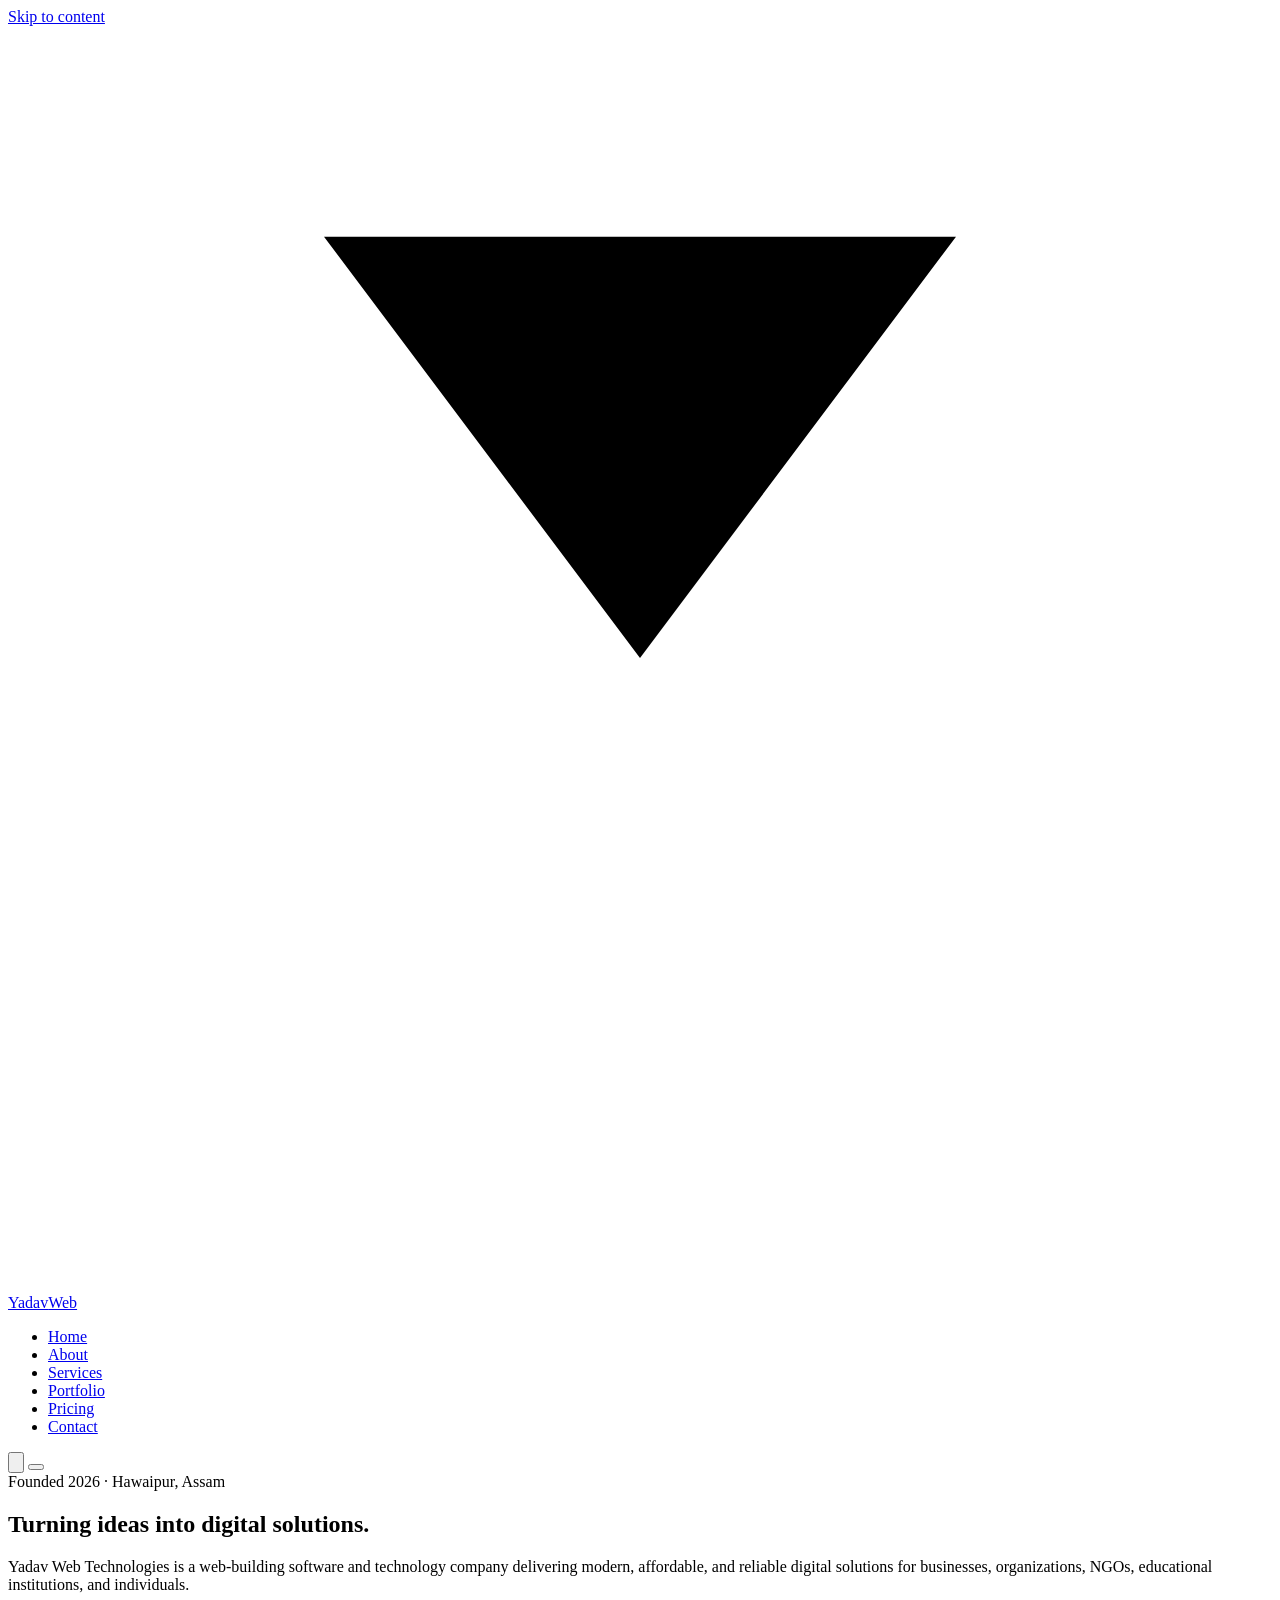
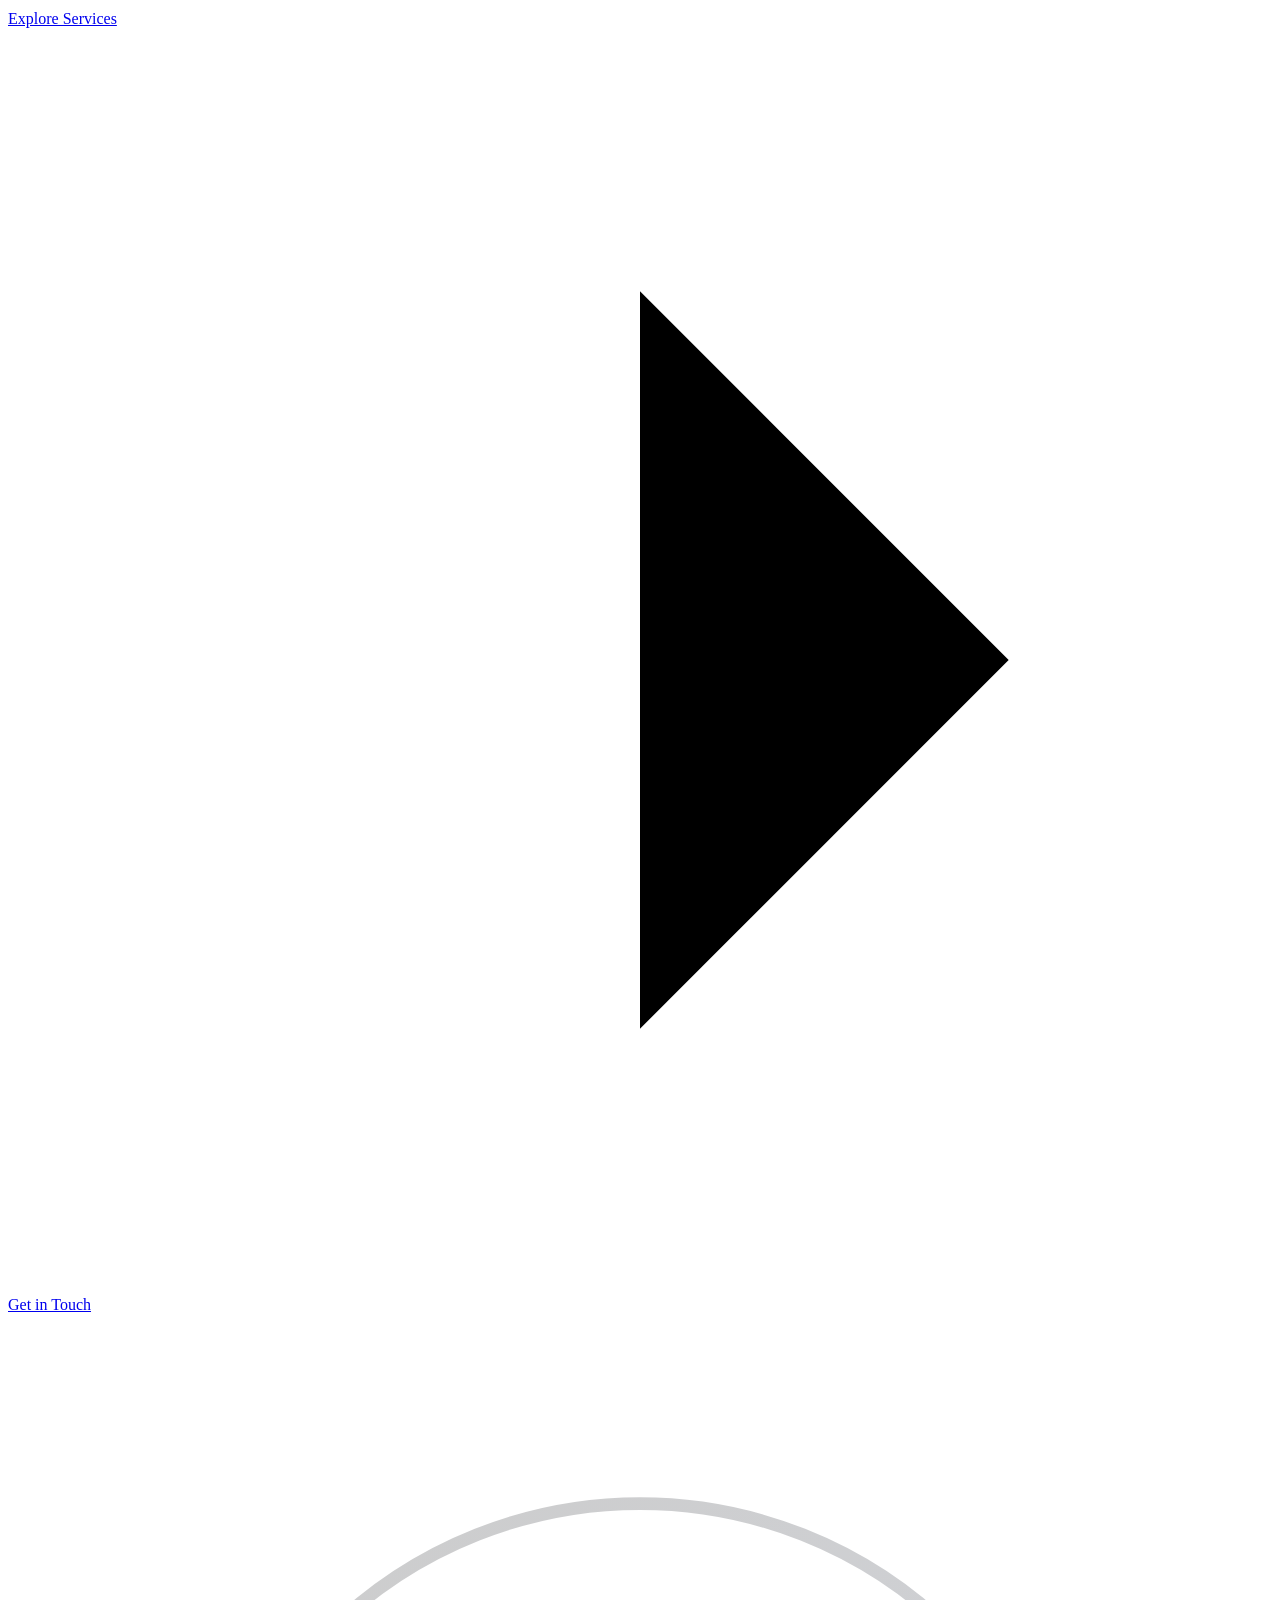
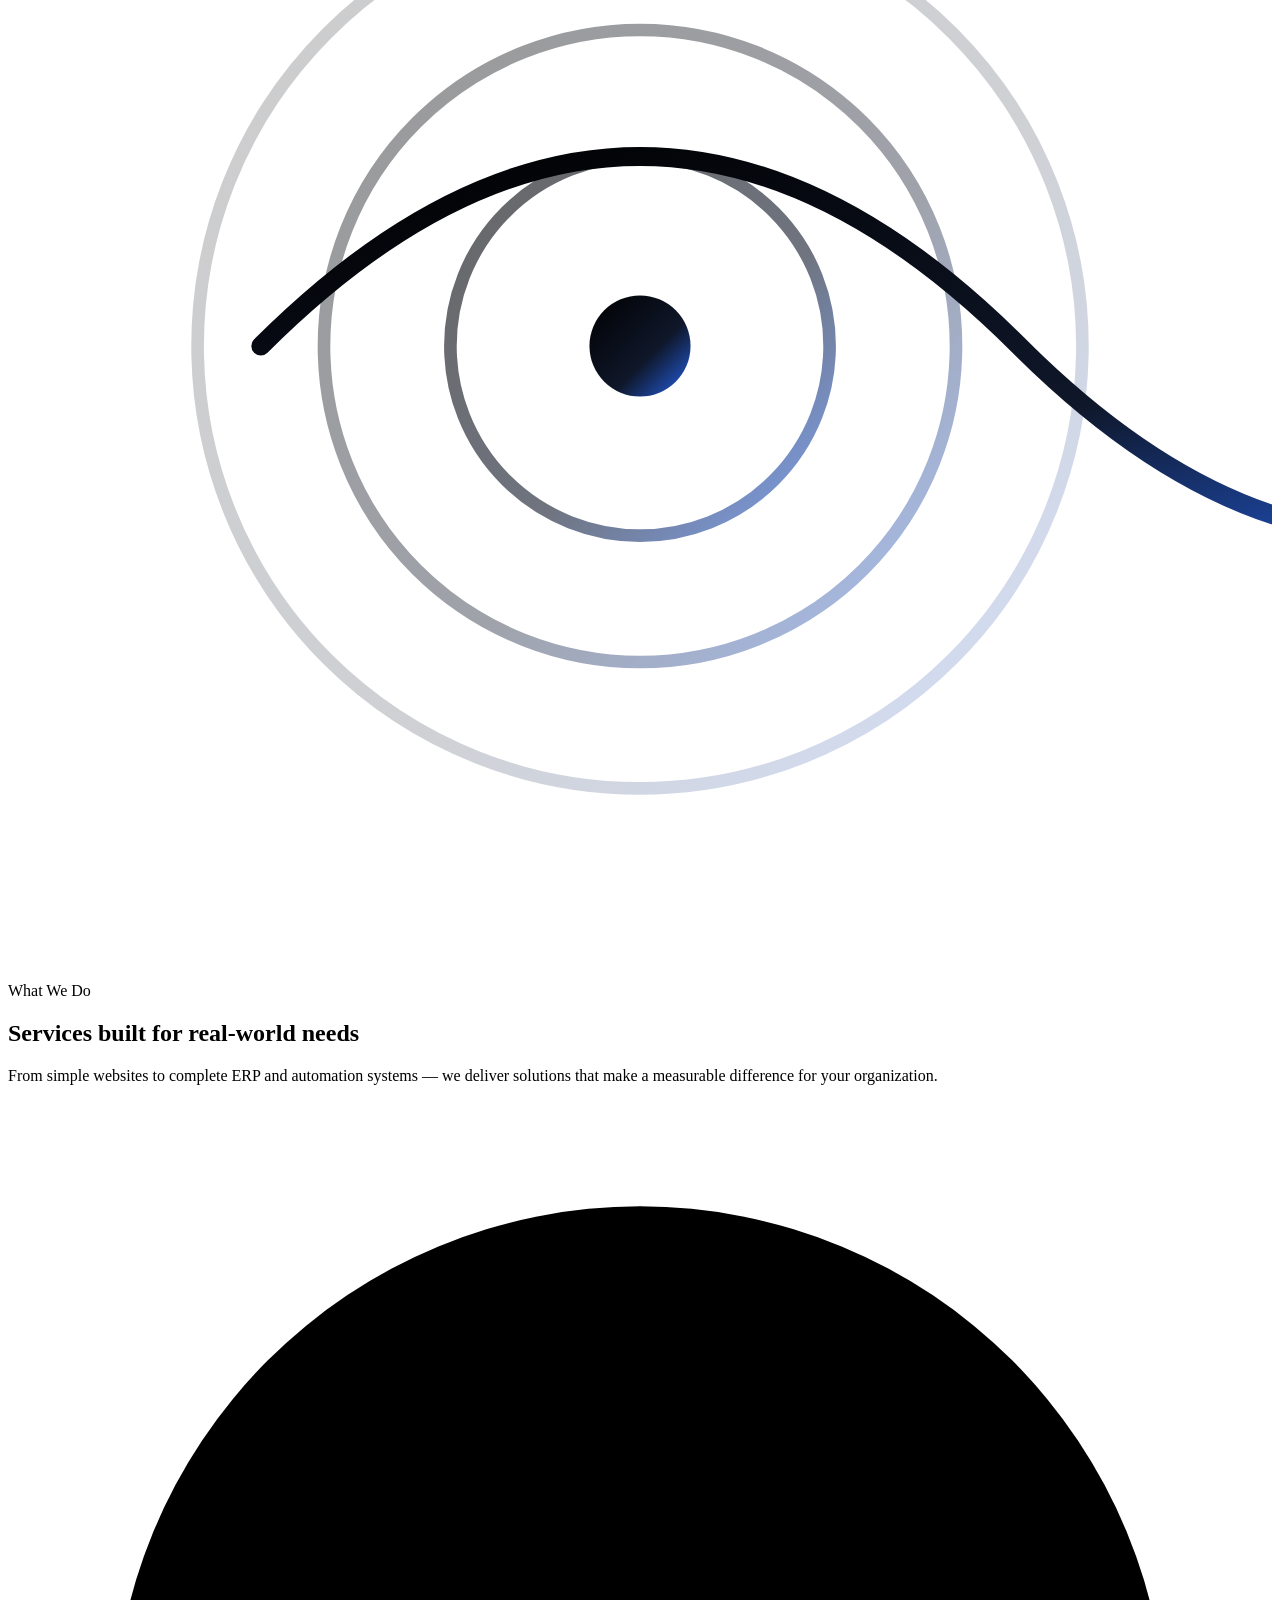
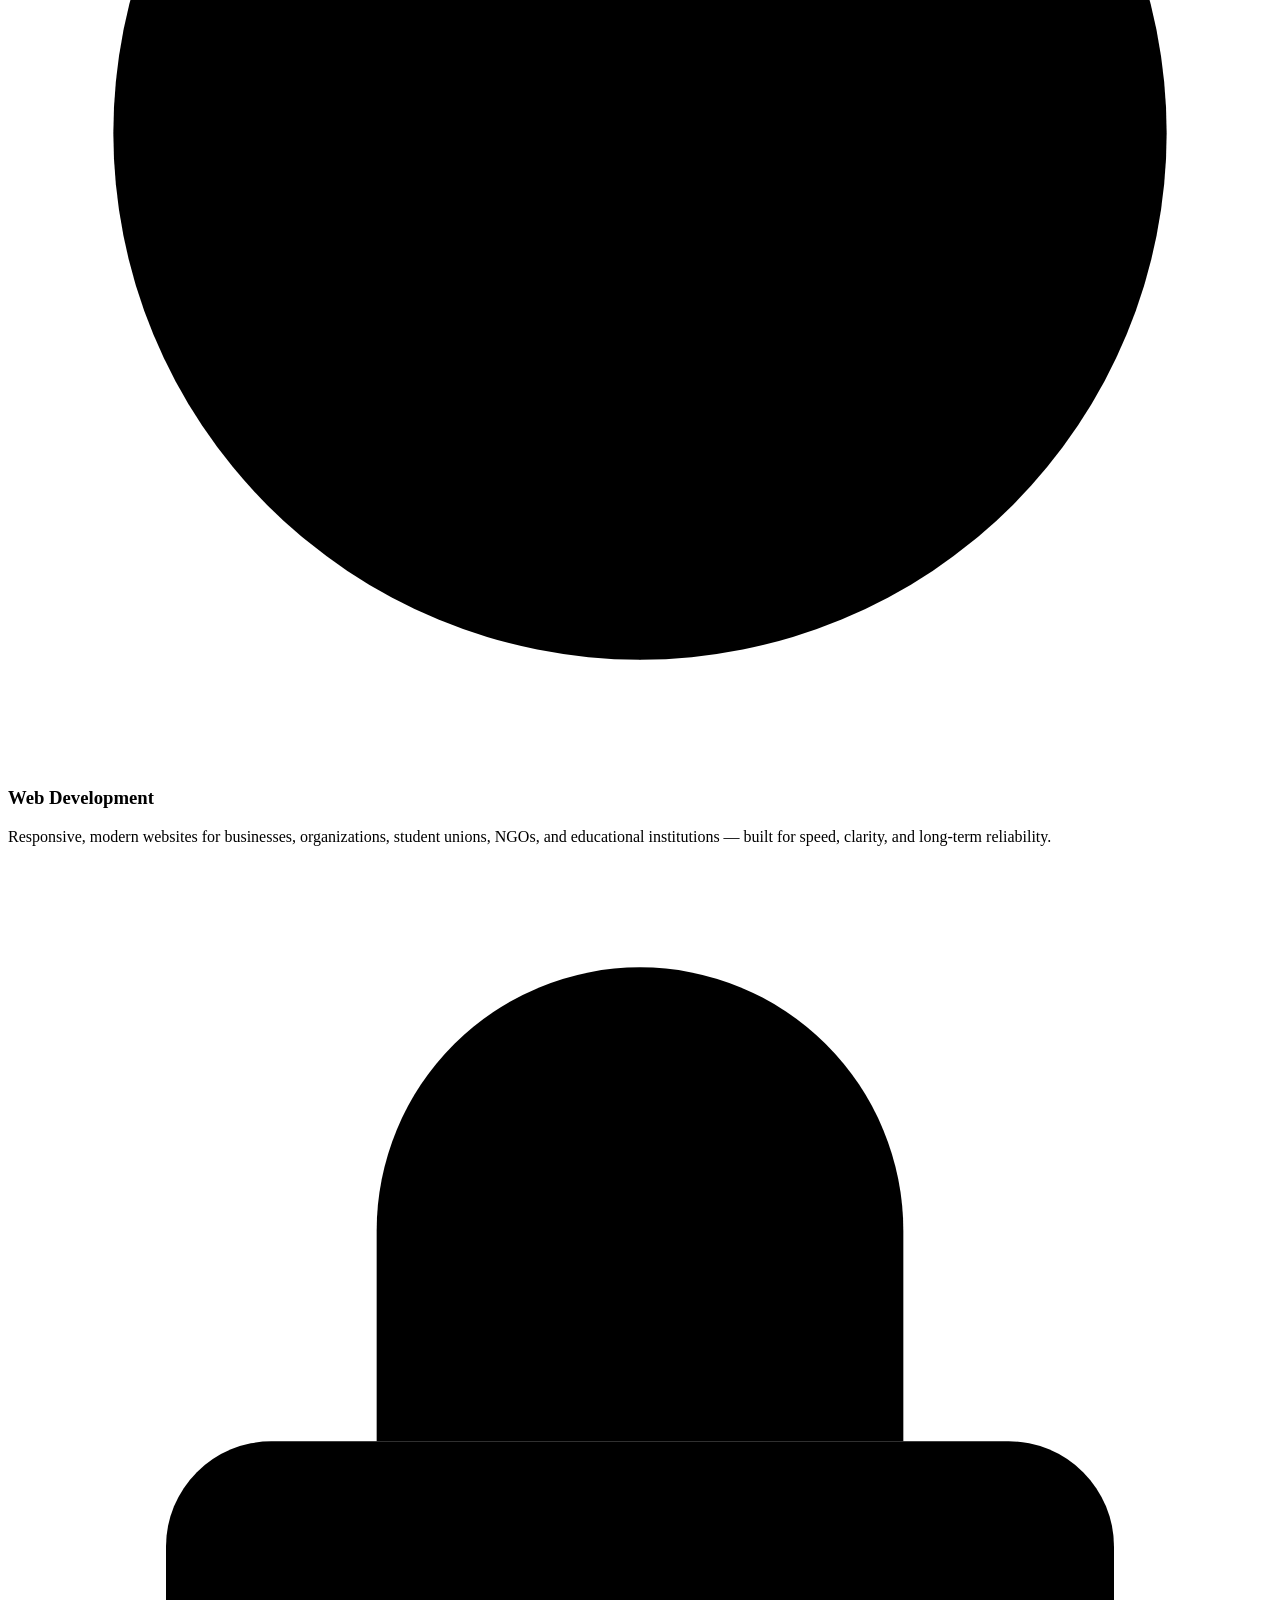
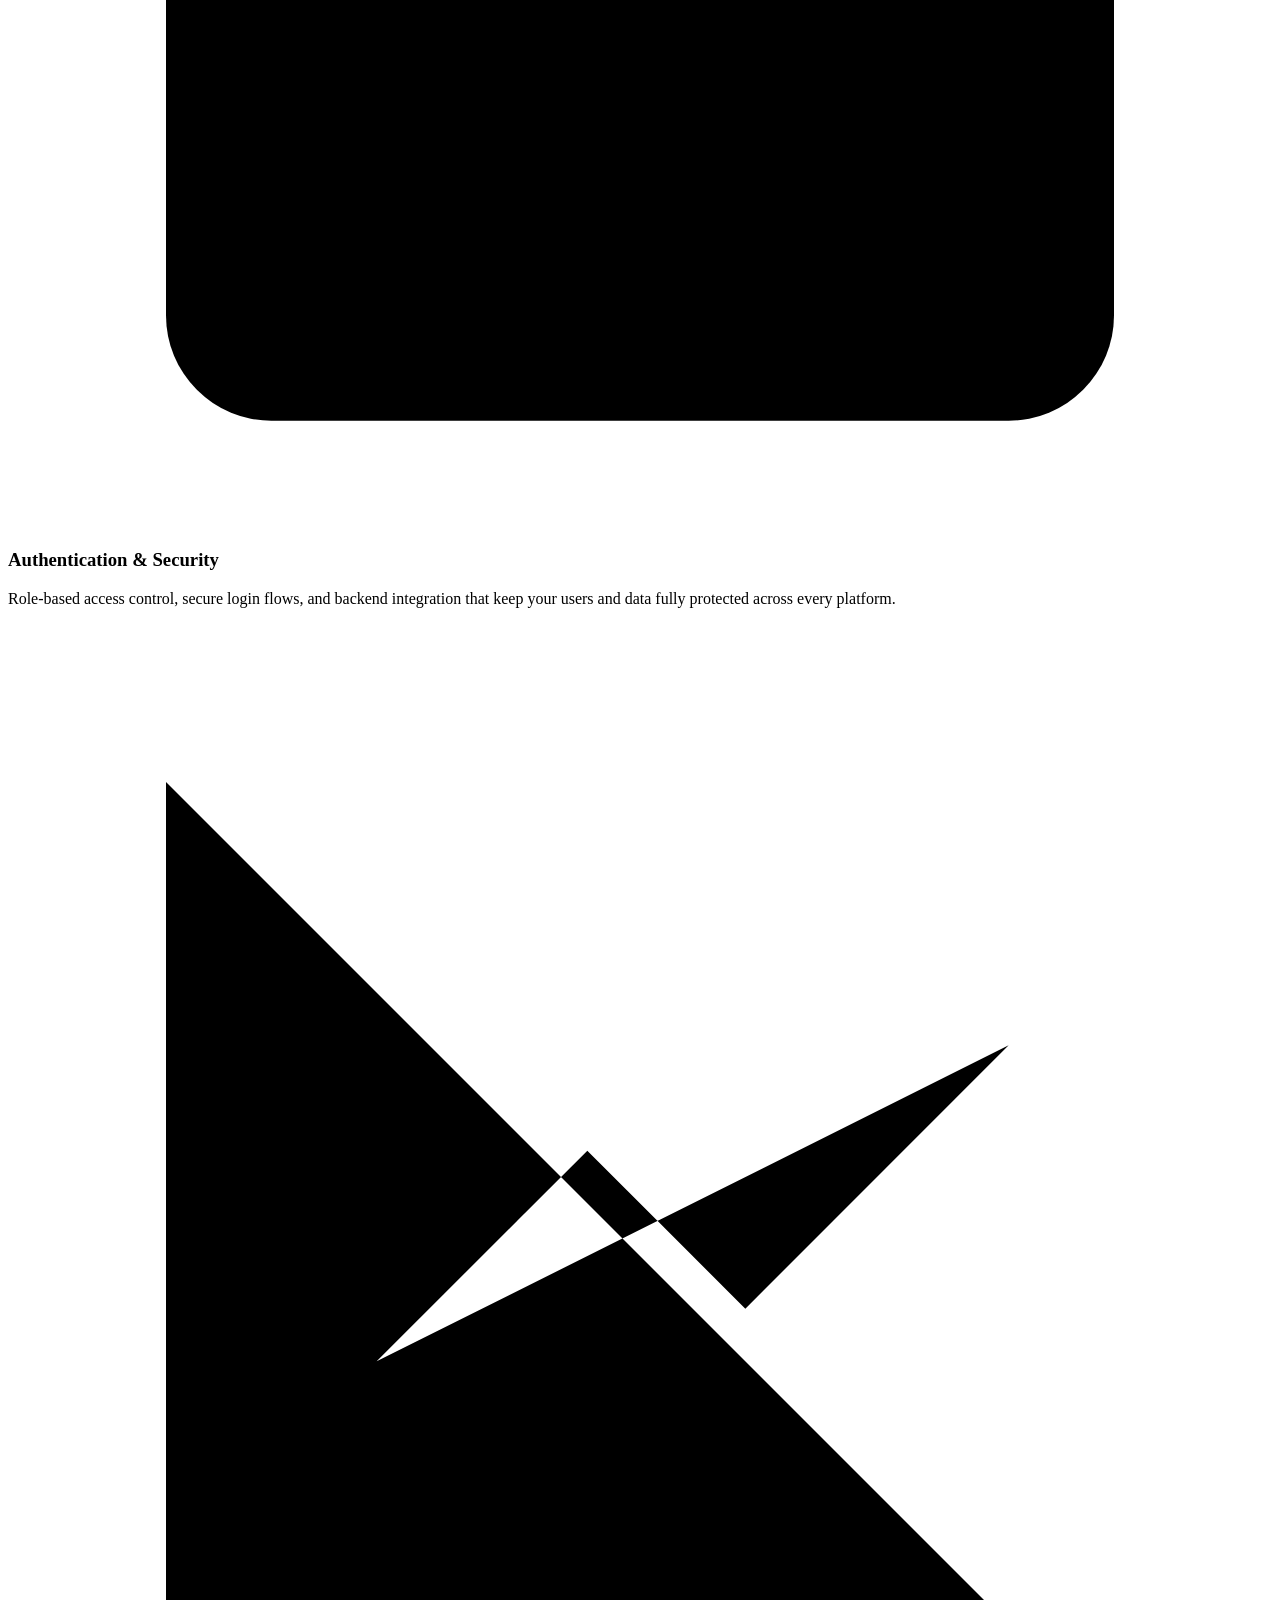
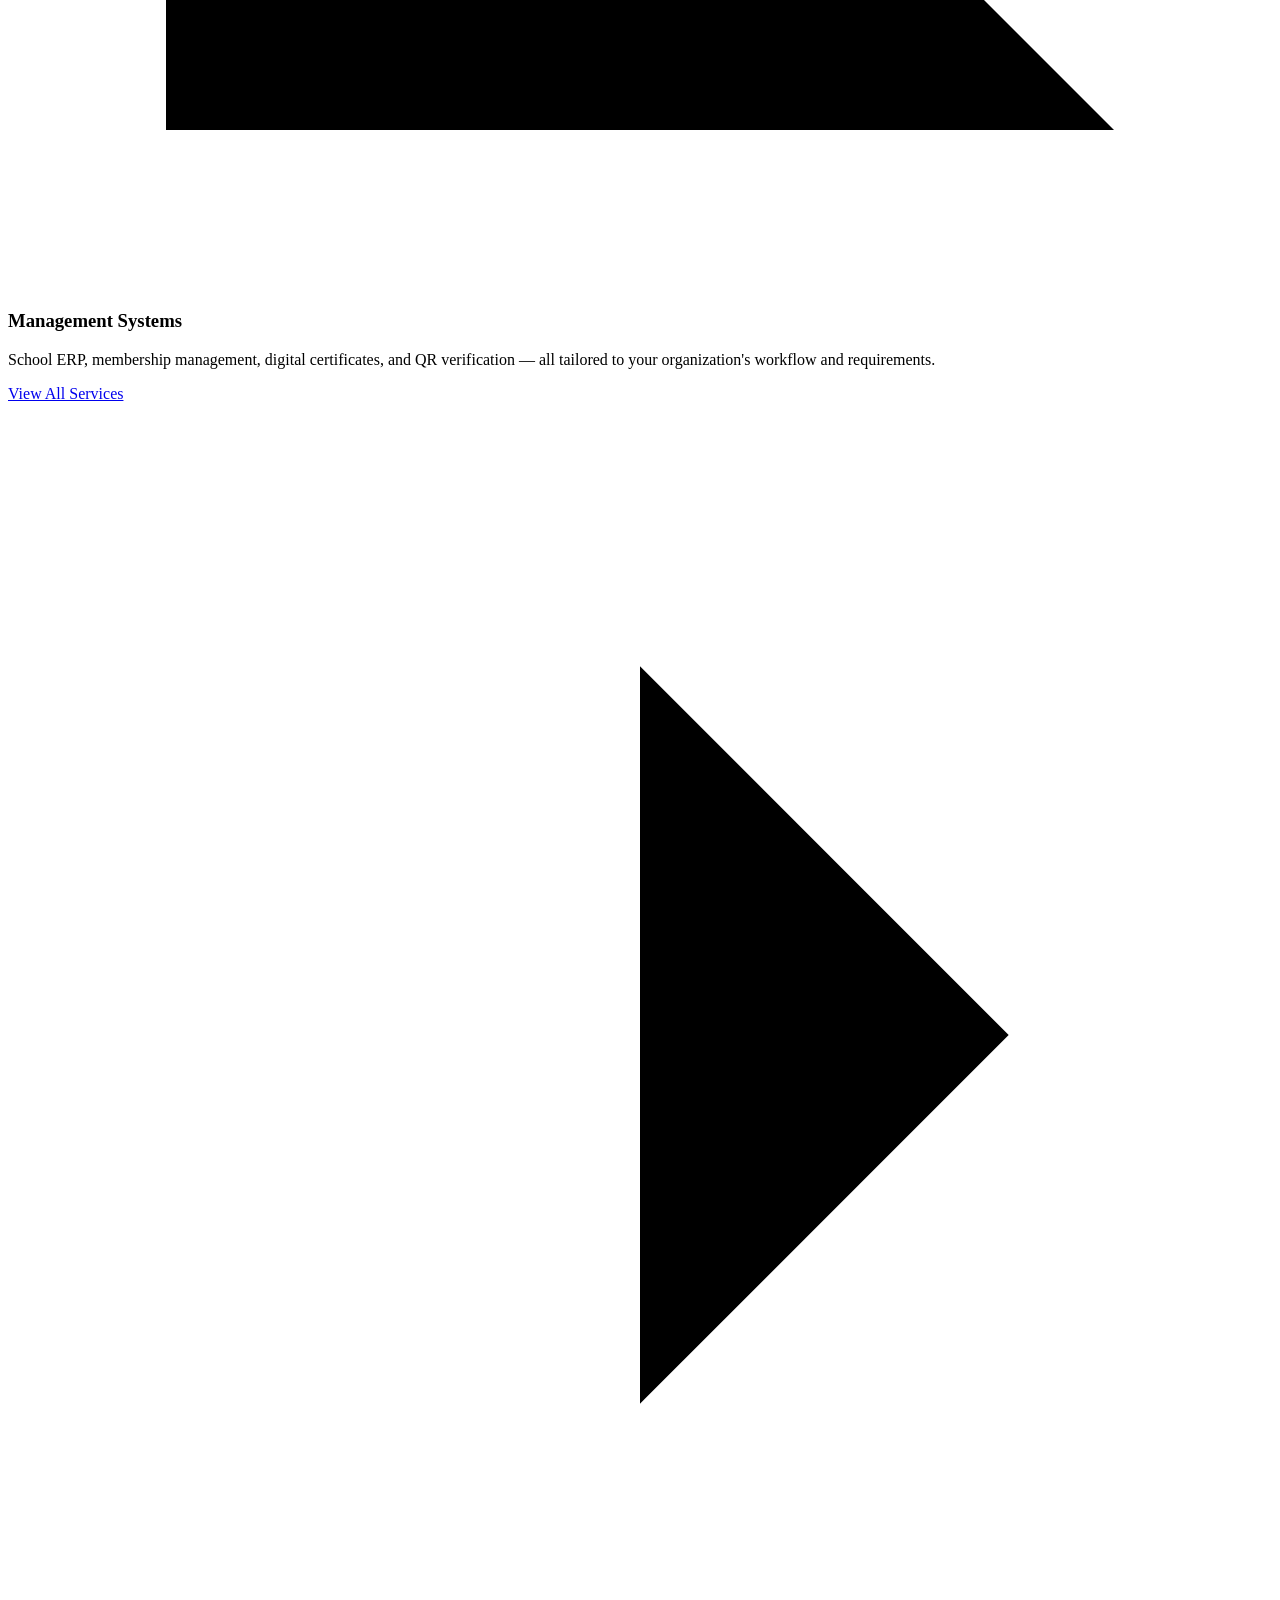
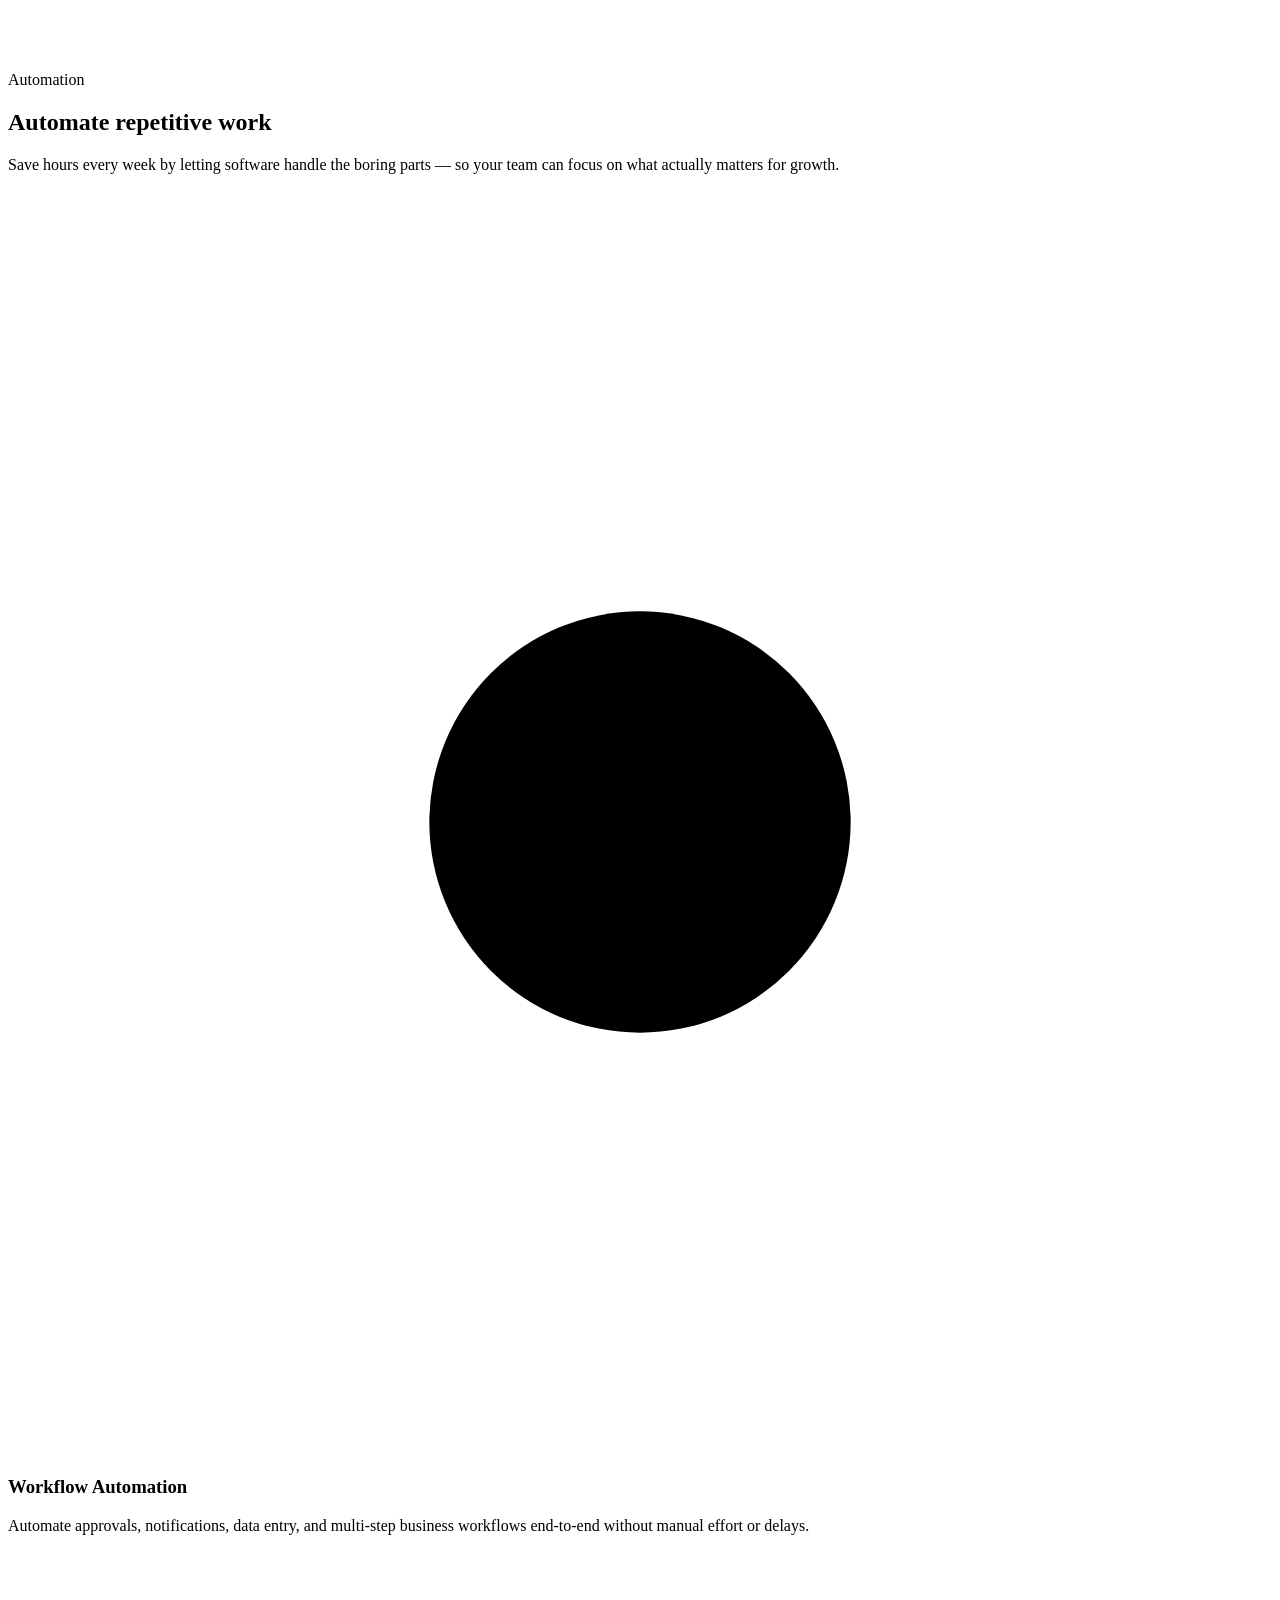
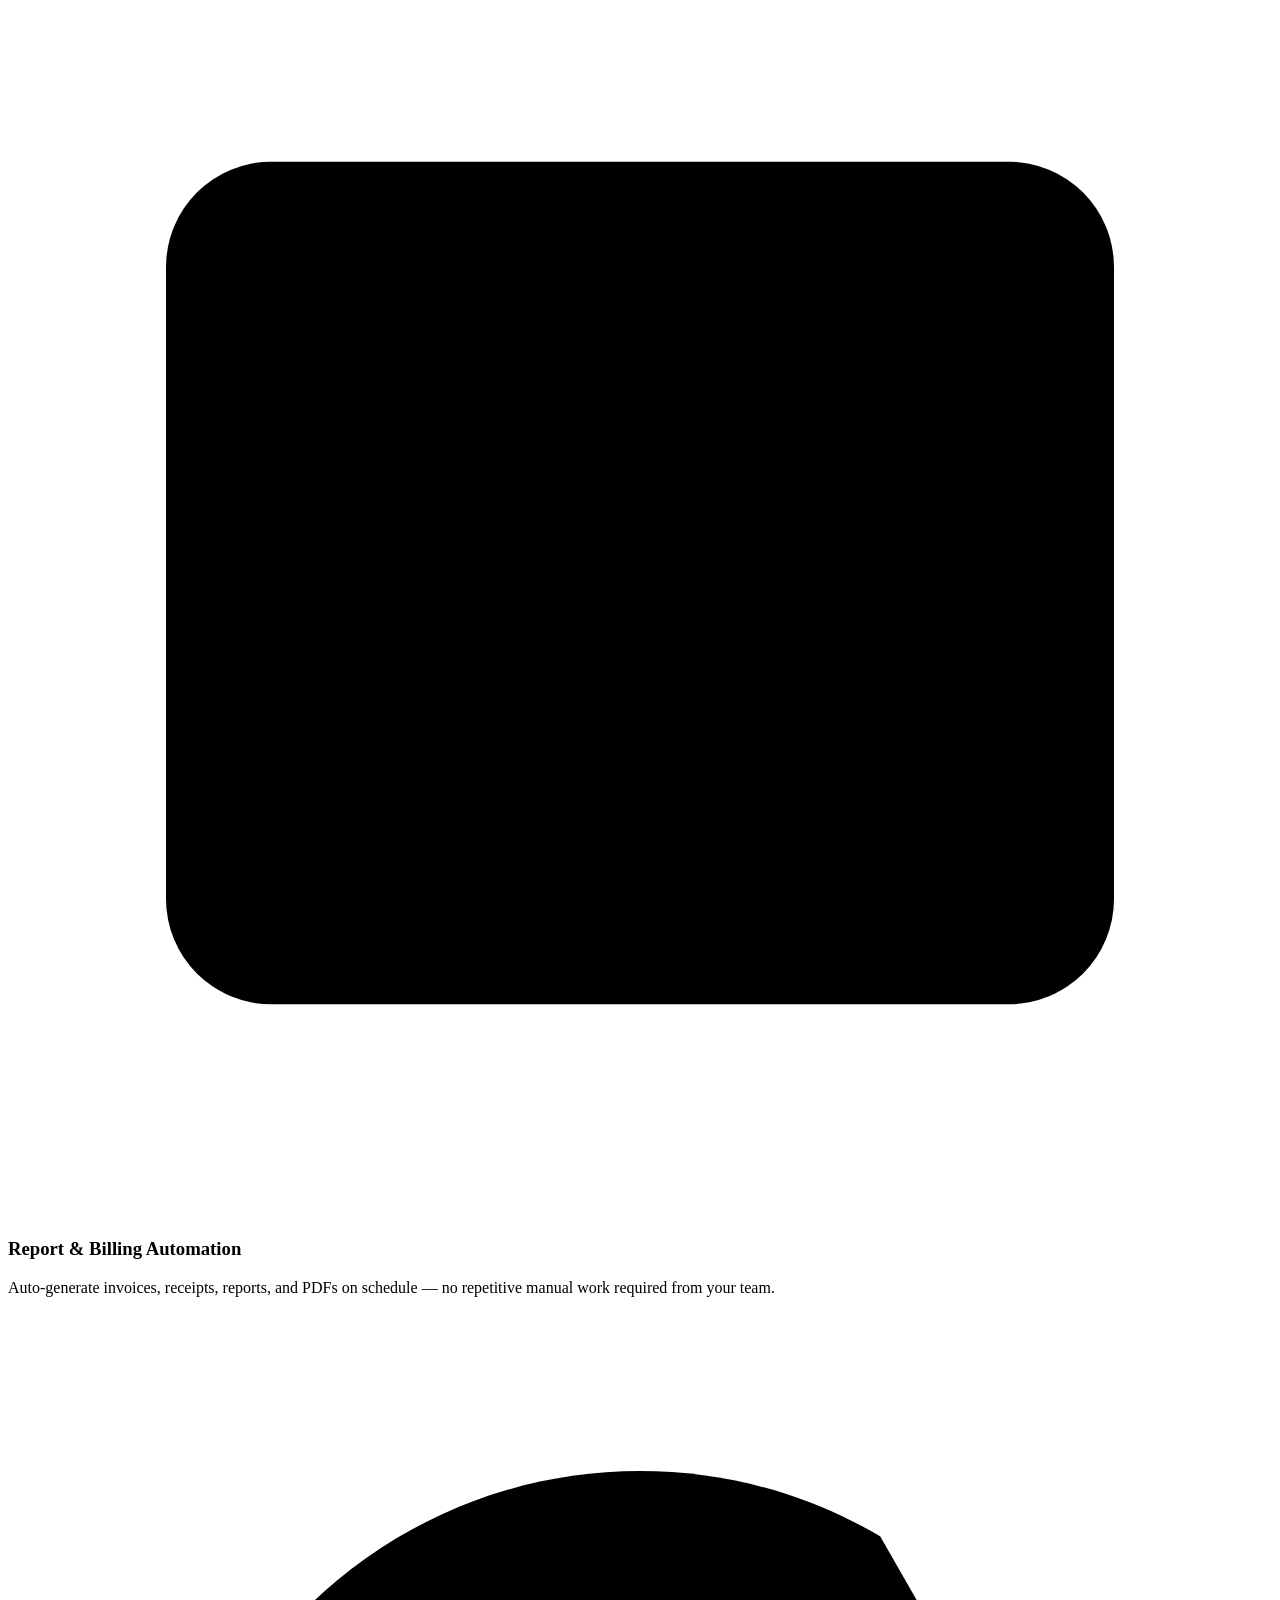
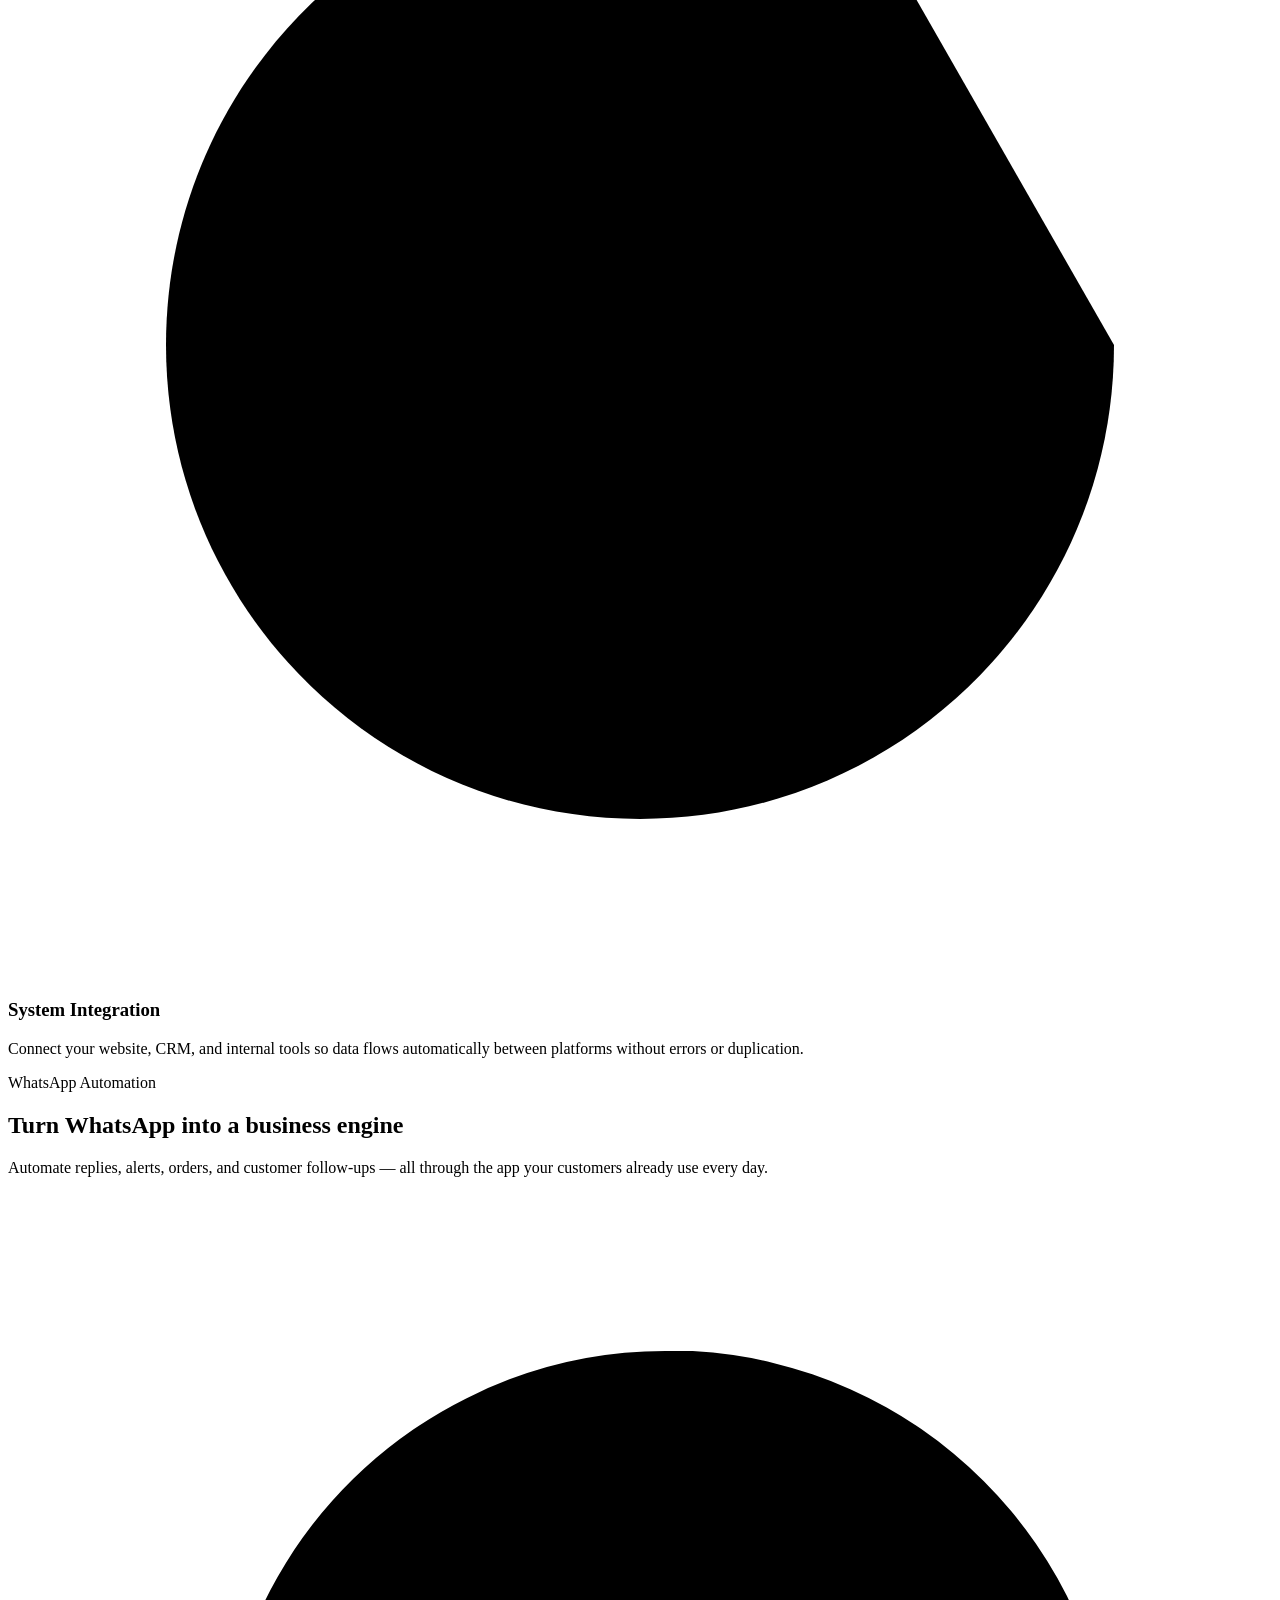
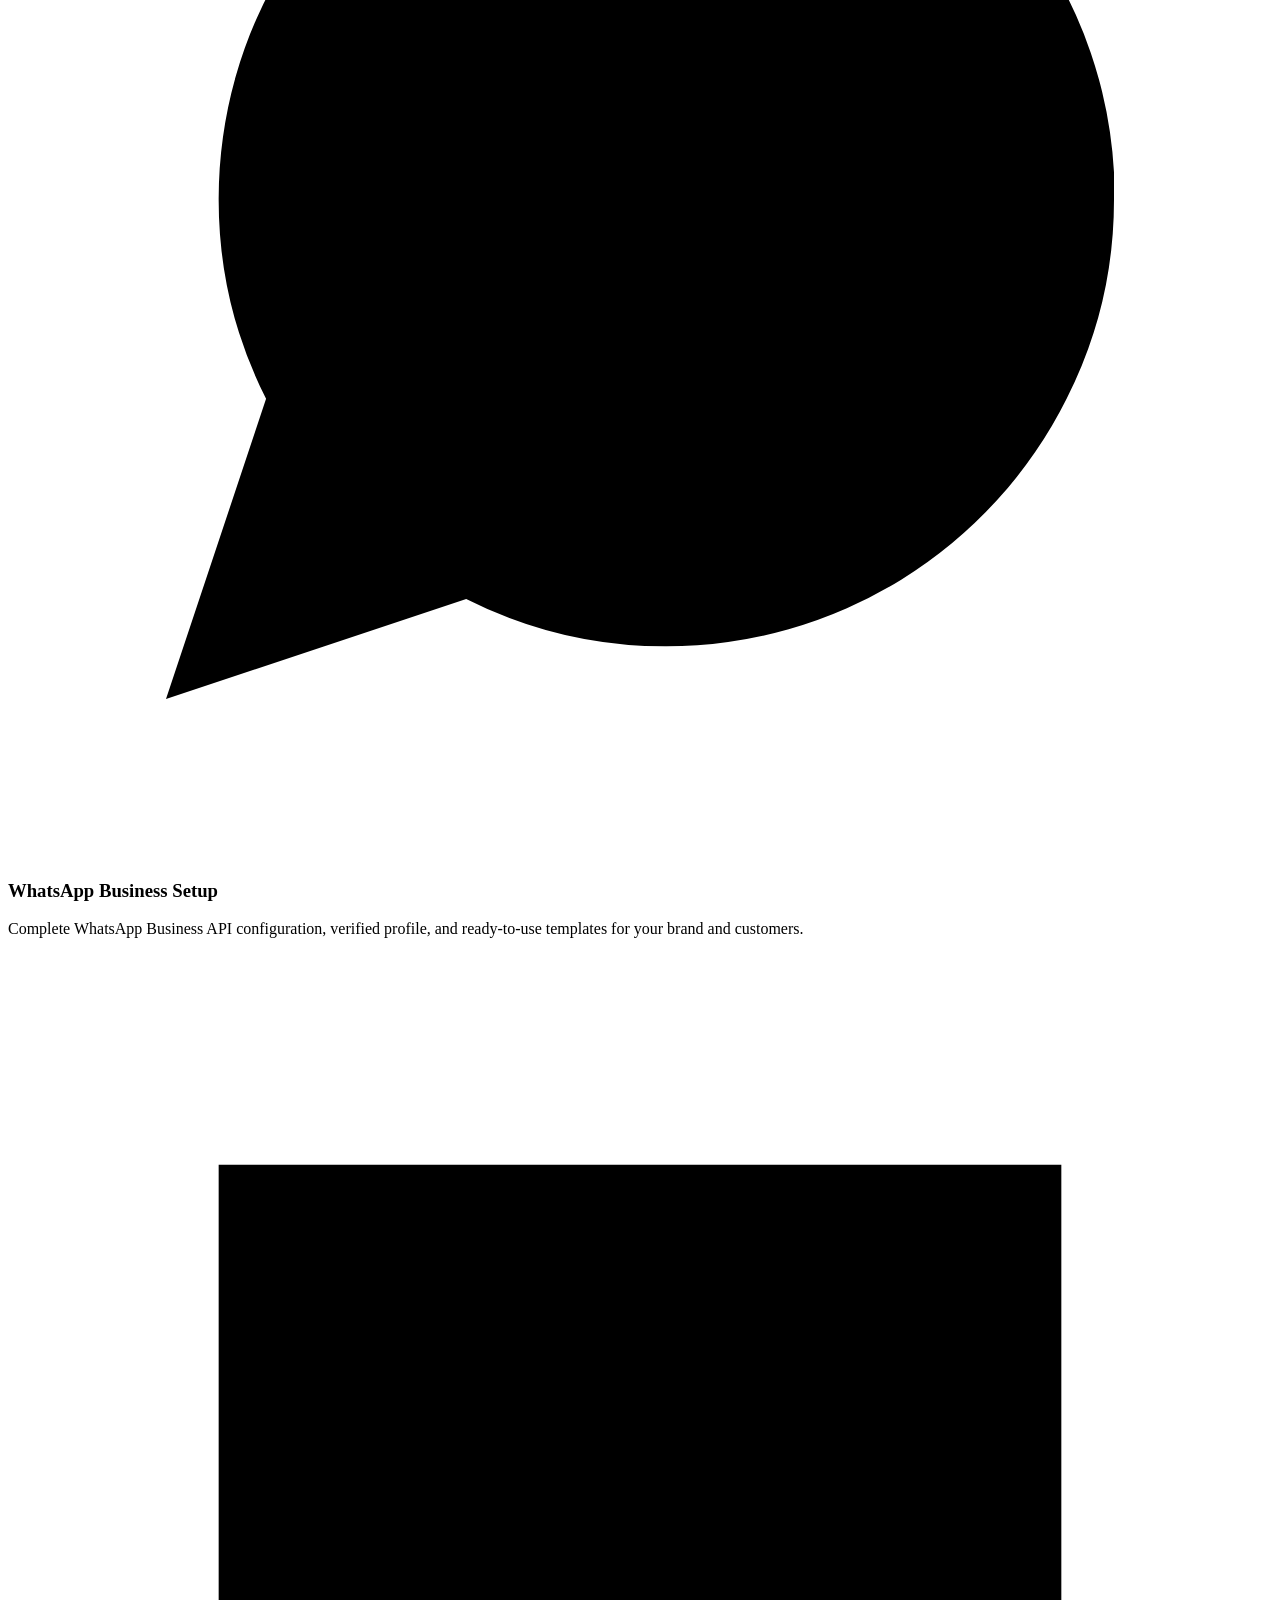
==== index.html @ 0d15c829 "Create index.html" ====
<!DOCTYPE html>
<html lang="en">
<head>
    <meta charset="UTF-8">
    <meta name="viewport" content="width=device-width, initial-scale=1.0">

    <title>Yadav Web Technologies | Web Development, Automation & Digital Solutions</title>

    <meta
        name="description"
        content="Yadav Web Technologies provides modern, affordable, and reliable web development, automation, WhatsApp solutions, ERP systems, and digital management solutions for businesses, organizations, NGOs, educational institutions, and individuals in Assam and beyond."
    >
    <meta
        name="keywords"
        content="Yadav Web Technologies, web development Assam, website development, web applications, business websites, automation, ERP systems, WhatsApp automation, digital solutions, Hawaipur Assam"
    >
    <meta name="author" content="Yadav Subba">
    <meta name="robots" content="index, follow">
    <meta name="googlebot" content="index, follow">

    <meta name="theme-color" content="#0A0A0A">
    <meta name="application-name" content="Yadav Web Technologies">

    <meta
        property="og:title"
        content="Yadav Web Technologies | Modern Digital Solutions"
    >
    <meta
        property="og:description"
        content="Modern web development, automation, WhatsApp solutions, ERP systems, and digital management solutions by Yadav Web Technologies."
    >
    <meta property="og:type" content="website">
    <meta property="og:site_name" content="Yadav Web Technologies">

    <meta name="twitter:card" content="summary">
    <meta
        name="twitter:title"
        content="Yadav Web Technologies | Modern Digital Solutions"
    >
    <meta
        name="twitter:description"
        content="Modern web development, automation, ERP systems, WhatsApp solutions, and reliable digital solutions."
    >

    <link rel="preconnect" href="https://fonts.googleapis.com">
    <link rel="preconnect" href="https://fonts.gstatic.com" crossorigin>

    <link
        rel="stylesheet"
        href="https://fonts.googleapis.com/css2?family=Inter:wght@400;500;600;700;800&display=swap"
    >

    <link rel="stylesheet" href="./css/style.css">

    <meta
        name="google-site-verification"
        content="019QB1KSc-V0ZLpoQcA3cgsxIPKZK4McHGZNi3ZNO9E"
    >
</head>

<body>
    <a class="skip-link" href="#main-content">Skip to content</a>

    <div class="ambient-orb ambient-orb--1" aria-hidden="true"></div>
    <div class="ambient-orb ambient-orb--2" aria-hidden="true"></div>
    <div class="scroll-progress" aria-hidden="true"></div>

    <!-- ==================== HEADER ==================== -->
    <header class="site-header">
        <div class="header-inner">

            <a
                href="./index.html"
                class="logo"
                aria-label="Yadav Web Technologies home"
            >
                <span class="logo-mark" aria-hidden="true">
                    <svg
                        viewBox="0 0 24 24"
                        stroke-width="3"
                        stroke-linecap="round"
                        stroke-linejoin="round"
                    >
                        <path d="M6 4l6 8 6-8M12 12v8"></path>
                    </svg>
                </span>

                <span>
                    Yadav<span class="accent">Web</span>
                </span>
            </a>

            <nav
                id="primary-nav"
                class="primary-nav"
                aria-label="Primary navigation"
            >
                <ul class="nav-list">
                    <li>
                        <a href="./index.html" aria-current="page">Home</a>
                    </li>
                    <li>
                        <a href="./about.html">About</a>
                    </li>
                    <li>
                        <a href="./services.html">Services</a>
                    </li>
                    <li>
                        <a href="./portfolio.html">Portfolio</a>
                    </li>
                    <li>
                        <a href="./pricing.html">Pricing</a>
                    </li>
                    <li>
                        <a href="./contact.html">Contact</a>
                    </li>
                </ul>
            </nav>

            <div class="header-actions">

                <button
                    id="theme-toggle"
                    class="icon-btn"
                    type="button"
                    aria-label="Switch to dark mode"
                >
                    <svg viewBox="0 0 24 24" aria-hidden="true">
                        <circle cx="12" cy="12" r="4"></circle>
                        <path d="M12 2v2M12 20v2M4.93 4.93l1.41 1.41M17.66 17.66l1.41 1.41M2 12h2M20 12h2M4.93 19.07l1.41-1.41M17.66 6.34l1.41-1.41"></path>
                    </svg>
                </button>

                <button
                    class="hamburger"
                    type="button"
                    aria-expanded="false"
                    aria-controls="primary-nav"
                    aria-label="Open navigation menu"
                >
                    <span class="hamburger-inner" aria-hidden="true">
                        <span></span>
                        <span></span>
                        <span></span>
                    </span>
                </button>

            </div>
        </div>
    </header>

    <!-- ==================== MAIN CONTENT ==================== -->
    <main id="main-content">

        <!-- ==================== HERO ==================== -->
        <section class="hero" aria-labelledby="hero-title">
            <div class="container">

                <div class="hero-grid">

                    <div class="hero-content reveal">

                        <span class="hero-eyebrow">
                            <span
                                class="hero-eyebrow-dot"
                                aria-hidden="true"
                            ></span>

                            Founded 2026 · Hawaipur, Assam
                        </span>

                        <h1 id="hero-title">
                            Turning ideas into
                            <span class="gradient">digital solutions</span>.
                        </h1>

                        <p class="lead">
                            Yadav Web Technologies is a web-building software and technology company
                            delivering modern, affordable, and reliable digital solutions for
                            businesses, organizations, NGOs, educational institutions, and individuals.
                        </p>

                        <div class="hero-cta">

                            <a
                                href="./services.html"
                                class="btn btn-primary"
                            >
                                <span>Explore Services</span>

                                <svg viewBox="0 0 24 24" aria-hidden="true">
                                    <path d="M5 12h14M12 5l7 7-7 7"></path>
                                </svg>
                            </a>

                            <a
                                href="./contact.html"
                                class="btn btn-secondary"
                            >
                                Get in Touch
                            </a>

                        </div>
                    </div>

                    <div
                        class="hero-visual reveal reveal-delay-2"
                        aria-hidden="true"
                    >
                        <div class="hero-visual-card">
                            <div class="placeholder-art">

                                <svg
                                    viewBox="0 0 200 200"
                                    fill="none"
                                >
                                    <defs>
                                        <linearGradient
                                            id="heroGrad"
                                            x1="0"
                                            y1="0"
                                            x2="1"
                                            y2="1"
                                        >
                                            <stop
                                                offset="0%"
                                                stop-color="#000000"
                                            ></stop>
                                            <stop
                                                offset="60%"
                                                stop-color="#0F172A"
                                            ></stop>
                                            <stop
                                                offset="100%"
                                                stop-color="#2563EB"
                                            ></stop>
                                        </linearGradient>
                                    </defs>

                                    <circle
                                        cx="100"
                                        cy="100"
                                        r="70"
                                        stroke="url(#heroGrad)"
                                        stroke-width="2"
                                        opacity="0.2"
                                    ></circle>

                                    <circle
                                        cx="100"
                                        cy="100"
                                        r="50"
                                        stroke="url(#heroGrad)"
                                        stroke-width="2"
                                        opacity="0.4"
                                    ></circle>

                                    <circle
                                        cx="100"
                                        cy="100"
                                        r="30"
                                        stroke="url(#heroGrad)"
                                        stroke-width="2"
                                        opacity="0.6"
                                    ></circle>

                                    <path
                                        d="M40 100 Q100 40 160 100 T280 100"
                                        stroke="url(#heroGrad)"
                                        stroke-width="3"
                                        fill="none"
                                        stroke-linecap="round"
                                    ></path>

                                    <circle
                                        cx="100"
                                        cy="100"
                                        r="8"
                                        fill="url(#heroGrad)"
                                    ></circle>
                                </svg>

                            </div>
                        </div>
                    </div>

                </div>
            </div>
        </section>

        <!-- ==================== SERVICES ==================== -->
        <section
            class="section"
            id="services"
            aria-labelledby="services-title"
        >
            <div class="container">

                <div class="section-head reveal">
                    <span class="eyebrow">What We Do</span>

                    <h2 id="services-title">
                        Services built for real-world needs
                    </h2>

                    <p>
                        From simple websites to complete ERP and automation systems —
                        we deliver solutions that make a measurable difference for your organization.
                    </p>
                </div>

                <div class="grid">

                    <article class="card reveal">
                        <div class="card-icon" aria-hidden="true">
                            <svg viewBox="0 0 24 24">
                                <circle cx="12" cy="12" r="10"></circle>
                                <path d="M2 12h20M12 2a15 15 0 010 20M12 2a15 15 0 000 20"></path>
                            </svg>
                        </div>

                        <h3>Web Development</h3>

                        <p>
                            Responsive, modern websites for businesses, organizations,
                            student unions, NGOs, and educational institutions — built
                            for speed, clarity, and long-term reliability.
                        </p>
                    </article>

                    <article class="card reveal reveal-delay-1">
                        <div class="card-icon" aria-hidden="true">
                            <svg viewBox="0 0 24 24">
                                <rect
                                    x="3"
                                    y="11"
                                    width="18"
                                    height="11"
                                    rx="2"
                                ></rect>
                                <path d="M7 11V7a5 5 0 0110 0v4"></path>
                            </svg>
                        </div>

                        <h3>Authentication &amp; Security</h3>

                        <p>
                            Role-based access control, secure login flows, and backend
                            integration that keep your users and data fully protected
                            across every platform.
                        </p>
                    </article>

                    <article class="card reveal reveal-delay-2">
                        <div class="card-icon" aria-hidden="true">
                            <svg viewBox="0 0 24 24">
                                <path d="M3 3v18h18M7 14l4-4 3 3 5-5"></path>
                            </svg>
                        </div>

                        <h3>Management Systems</h3>

                        <p>
                            School ERP, membership management, digital certificates,
                            and QR verification — all tailored to your organization's
                            workflow and requirements.
                        </p>
                    </article>

                </div>

                <div class="read-more">
                    <a
                        href="./services.html"
                        class="btn btn-secondary"
                    >
                        <span>View All Services</span>

                        <svg viewBox="0 0 24 24" aria-hidden="true">
                            <path d="M5 12h14M12 5l7 7-7 7"></path>
                        </svg>
                    </a>
                </div>

            </div>
        </section>

        <!-- ==================== AUTOMATION ==================== -->
        <section
            class="section"
            id="automation"
            aria-labelledby="automation-title"
        >
            <div class="container">

                <div class="section-head reveal">
                    <span class="eyebrow">Automation</span>

                    <h2 id="automation-title">
                        Automate repetitive work
                    </h2>

                    <p>
                        Save hours every week by letting software handle the boring parts —
                        so your team can focus on what actually matters for growth.
                    </p>
                </div>

                <div class="grid">

                    <article class="card reveal">
                        <div class="card-icon" aria-hidden="true">
                            <svg viewBox="0 0 24 24">
                                <path d="M12 2v4M12 18v4M4.93 4.93l2.83 2.83M16.24 16.24l2.83 2.83M2 12h4M18 12h4M4.93 19.07l2.83-2.83M16.24 7.76l2.83-2.83"></path>
                                <circle cx="12" cy="12" r="4"></circle>
                            </svg>
                        </div>

                        <h3>Workflow Automation</h3>

                        <p>
                            Automate approvals, notifications, data entry, and multi-step
                            business workflows end-to-end without manual effort or delays.
                        </p>
                    </article>

                    <article class="card reveal reveal-delay-1">
                        <div class="card-icon" aria-hidden="true">
                            <svg viewBox="0 0 24 24">
                                <rect
                                    x="3"
                                    y="4"
                                    width="18"
                                    height="16"
                                    rx="2"
                                ></rect>
                                <path d="M3 10h18M8 4v16M16 4v16"></path>
                            </svg>
                        </div>

                        <h3>Report &amp; Billing Automation</h3>

                        <p>
                            Auto-generate invoices, receipts, reports, and PDFs on schedule —
                            no repetitive manual work required from your team.
                        </p>
                    </article>

                    <article class="card reveal reveal-delay-2">
                        <div class="card-icon" aria-hidden="true">
                            <svg viewBox="0 0 24 24">
                                <path d="M21 12c0 4.97-4.03 9-9 9s-9-4.03-9-9 4.03-9 9-9c1.66 0 3.22.45 4.56 1.24"></path>
                                <path d="M21 5l-9 7"></path>
                            </svg>
                        </div>

                        <h3>System Integration</h3>

                        <p>
                            Connect your website, CRM, and internal tools so data flows
                            automatically between platforms without errors or duplication.
                        </p>
                    </article>

                </div>
            </div>
        </section>

        <!-- ==================== WHATSAPP AUTOMATION ==================== -->
        <section
            class="section"
            id="whatsapp"
            aria-labelledby="whatsapp-title"
        >
            <div class="container">

                <div class="section-head reveal">
                    <span class="eyebrow">WhatsApp Automation</span>

                    <h2 id="whatsapp-title">
                        Turn WhatsApp into a business engine
                    </h2>

                    <p>
                        Automate replies, alerts, orders, and customer follow-ups —
                        all through the app your customers already use every day.
                    </p>
                </div>

                <div class="grid">

                    <article class="card reveal">
                        <div class="card-icon" aria-hidden="true">
                            <svg viewBox="0 0 24 24">
                                <path d="M21 11.5a8.38 8.38 0 01-.9 3.8 8.5 8.5 0 01-7.6 4.7 8.38 8.38 0 01-3.8-.9L3 21l1.9-5.7a8.38 8.38 0 01-.9-3.8 8.5 8.5 0 014.7-7.6 8.38 8.38 0 013.8-.9h.5a8.48 8.48 0 018 8v.5z"></path>
                            </svg>
                        </div>

                        <h3>WhatsApp Business Setup</h3>

                        <p>
                            Complete WhatsApp Business API configuration, verified profile,
                            and ready-to-use templates for your brand and customers.
                        </p>
                    </article>

                    <article class="card reveal reveal-delay-1">
                        <div class="card-icon" aria-hidden="true">
                            <svg viewBox="0 0 24 24">
                                <path d="M4 4h16v12H5.17L4 17.17V4z"></path>
                                <path d="M8 9h8M8 13h5"></path>
                            </svg>
                        </div>

                        <h3>Auto-Reply &amp; Chatbot</h3>

                        <p>
                            Smart replies for FAQs, orders, and support — handles customer
                            queries 24/7 without needing extra staff on standby.
                        </p>
                    </article>

                    <article class="card reveal reveal-delay-2">
                        <div class="card-icon" aria-hidden="true">
                            <svg viewBox="0 0 24 24">
                                <path d="M22 6l-10 7L2 6"></path>
                                <rect
                                    x="2"
                                    y="4"
                                    width="20"
                                    height="16"
                                    rx="2"
                                ></rect>
                            </svg>
                        </div>

                        <h3>Notifications &amp; Broadcasts</h3>

                        <p>
                            Send order updates, payment reminders, and announcements
                            automatically to your entire customer base.
                        </p>
                    </article>

                    <article class="card reveal">
                        <div class="card-icon" aria-hidden="true">
                            <svg viewBox="0 0 24 24">
                                <circle cx="12" cy="12" r="10"></circle>
                                <path d="M12 6v6l4 2"></path>
                            </svg>
                        </div>

                        <h3>Follow-up Sequences</h3>

                        <p>
                            Timed follow-up messages that nurture leads and recover
                            abandoned enquiries automatically over time.
                        </p>
                    </article>

                    <article class="card reveal reveal-delay-1">
                        <div class="card-icon" aria-hidden="true">
                            <svg viewBox="0 0 24 24">
                                <rect
                                    x="5"
                                    y="2"
                                    width="14"
                                    height="20"
                                    rx="2"
                                ></rect>
                                <path d="M12 18h.01"></path>
                            </svg>
                        </div>

                        <h3>Order &amp; Payment Flow</h3>

                        <p>
                            Customers place orders, receive receipts, and get payment links —
                            all inside WhatsApp without extra apps.
                        </p>
                    </article>

                    <article class="card reveal reveal-delay-2">
                        <div class="card-icon" aria-hidden="true">
                            <svg viewBox="0 0 24 24">
                                <path d="M3 3v18h18"></path>
                                <path d="M7 15l4-4 3 3 5-5"></path>
                            </svg>
                        </div>

                        <h3>Analytics &amp; Reports</h3>

                        <p>
                            Track message delivery, response rates, and customer engagement
                            in real time through a clean dashboard.
                        </p>
                    </article>

                </div>
            </div>
        </section>

        <!-- ==================== VISION ==================== -->
        <section
            class="section"
            id="vision"
            aria-labelledby="vision-title"
        >
            <div class="container">

                <div class="section-head reveal">
                    <span class="eyebrow">Our Vision</span>

                    <h2 id="vision-title">
                        Technology that works for everyone
                    </h2>
                </div>

                <div class="vision-box reveal">
                    <blockquote>
                        "We believe modern technology should be powerful, affordable,
                        accessible, and easy to use."
                    </blockquote>

                    <cite>— Yadav Web Technologies</cite>
                </div>

                <p class="vision-text reveal">
                    Our goal is to help businesses, organizations, institutions,
                    and individuals turn their ideas into practical digital solutions —
                    easily, affordably, and from anywhere, even from your phone.
                    Continue building with us as we bring the latest web and IT technologies
                    into the modern world.
                </p>

            </div>
        </section>

        <!-- ==================== STATS ==================== -->
        <section
            class="section"
            aria-labelledby="stats-title"
        >
            <div class="container">

                <div class="section-head reveal">
                    <span class="eyebrow">By the numbers</span>

                    <h2 id="stats-title">
                        Built on real experience
                    </h2>
                </div>

                <div class="stats">

                    <div class="stat reveal">
                        <span class="stat-num">2026</span>
                        <span class="stat-label">Founded</span>
                    </div>

                    <div class="stat reveal reveal-delay-1">
                        <span class="stat-num">18+</span>
                        <span class="stat-label">Services</span>
                    </div>

                    <div class="stat reveal reveal-delay-2">
                        <span class="stat-num">6+</span>
                        <span class="stat-label">Live Projects</span>
                    </div>

                    <div class="stat reveal reveal-delay-3">
                        <span class="stat-num">100%</span>
                        <span class="stat-label">Client Focus</span>
                    </div>

                </div>
            </div>
        </section>

        <!-- ==================== CTA ==================== -->
        <section
            class="section"
            id="contact"
            aria-labelledby="cta-title"
        >
            <div class="container">

                <div class="section-head reveal">

                    <h2 id="cta-title">
                        Ready to build something great?
                    </h2>

                    <p>
                        Bring your imagination to the digital world.
                        Build it with Yadav Web Technologies.
                    </p>

                    <div class="cta-actions">
                        <a
                            href="./contact.html"
                            class="btn btn-primary"
                        >
                            <span>Start Your Project</span>

                            <svg viewBox="0 0 24 24" aria-hidden="true">
                                <path d="M5 12h14M12 5l7 7-7 7"></path>
                            </svg>
                        </a>
                    </div>

                </div>
            </div>
        </section>

    </main>

    <!-- ==================== FOOTER ==================== -->
    <footer class="site-footer">
        <div class="container">

            <div class="footer-grid">

                <div class="footer-brand">

                    <a
                        href="./index.html"
                        class="logo"
                        aria-label="Yadav Web Technologies home"
                    >
                        <span class="logo-mark" aria-hidden="true">
                            <svg
                                viewBox="0 0 24 24"
                                stroke-width="3"
                                stroke-linecap="round"
                                stroke-linejoin="round"
                            >
                                <path d="M6 4l6 8 6-8M12 12v8"></path>
                            </svg>
                        </span>

                        <span>
                            Yadav<span class="accent">Web</span>
                        </span>
                    </a>

                    <p>
                        Modern, affordable, and reliable digital solutions for businesses,
                        organizations, and institutions. Founded, owned, and operated by Yadav Subba.
                    </p>

                </div>

                <div class="footer-col">
                    <h4>Company</h4>

                    <ul>
                        <li><a href="./about.html">About</a></li>
                        <li><a href="./services.html">Services</a></li>
                        <li><a href="./portfolio.html">Portfolio</a></li>
                        <li><a href="./pricing.html">Pricing</a></li>
                    </ul>
                </div>

                <div class="footer-col">
                    <h4>Get in Touch</h4>

                    <ul>
                        <li><a href="./contact.html">Contact</a></li>

                        <li>
                            <a href="mailto:yadavsubba2003@gmail.com">
                                Email Us
                            </a>
                        </li>

                        <li>
                            <a
                                href="https://github.com/deverp00/yadavwebtechnologies"
                                target="_blank"
                                rel="noopener noreferrer"
                            >
                                GitHub
                            </a>
                        </li>

                        <li>
                            <a href="./admin.html">
                                Admin Portal
                            </a>
                        </li>
                    </ul>
                </div>

            </div>

            <div class="footer-bottom">
                <span>
                    &copy; 2026 Yadav Web Technologies. All rights reserved.
                </span>

                <span>
                    Hawaipur, West Karbi Anglong, Assam, India
                </span>
            </div>

        </div>
    </footer>

    <!-- ==================== BACK TO TOP ==================== -->
    <button
        class="back-to-top"
        type="button"
        aria-label="Back to top"
    >
        <svg viewBox="0 0 24 24" aria-hidden="true">
            <path d="M12 19V5M5 12l7-7 7 7"></path>
        </svg>
    </button>

    <!-- ==================== SCRIPTS ==================== -->
    <script src="./js/menu.js" defer></script>
    <script src="./js/go-top.js" defer></script>
    <script src="./js/script.js" defer></script>
</body>
</html>
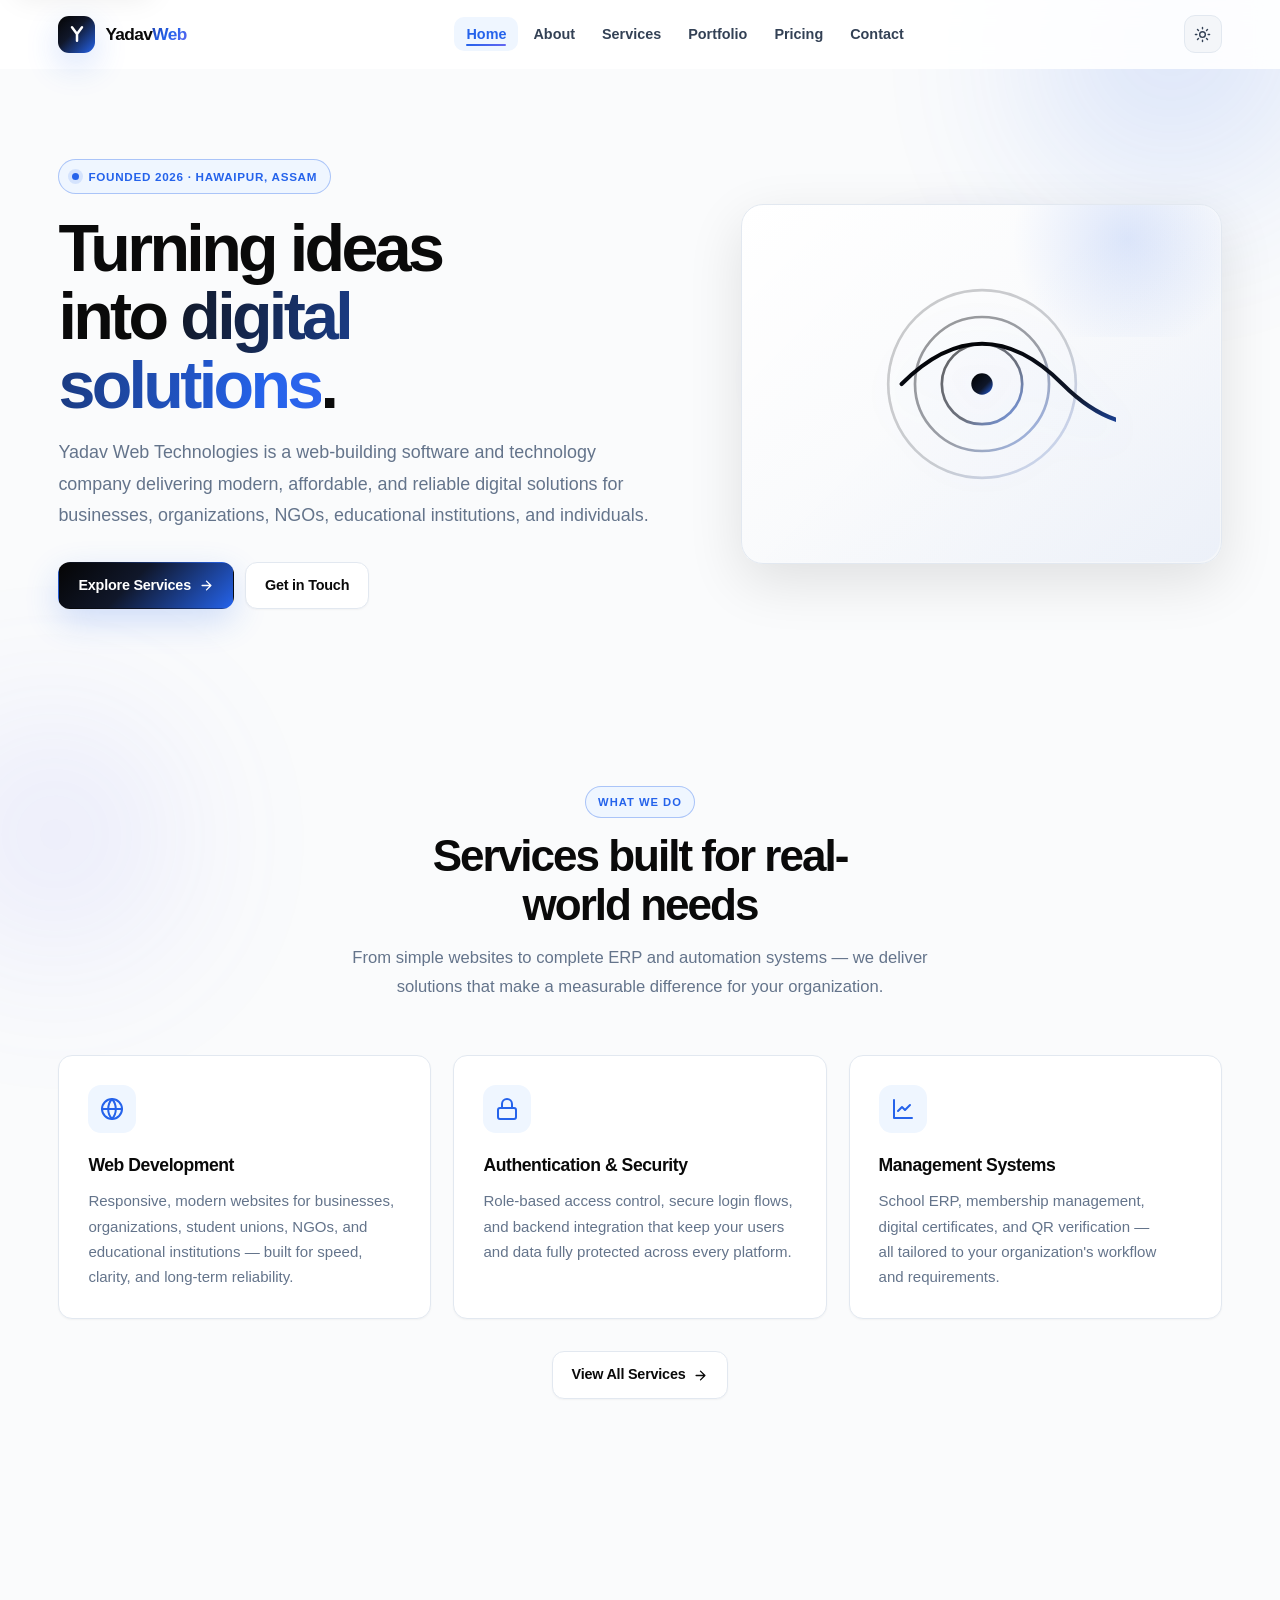
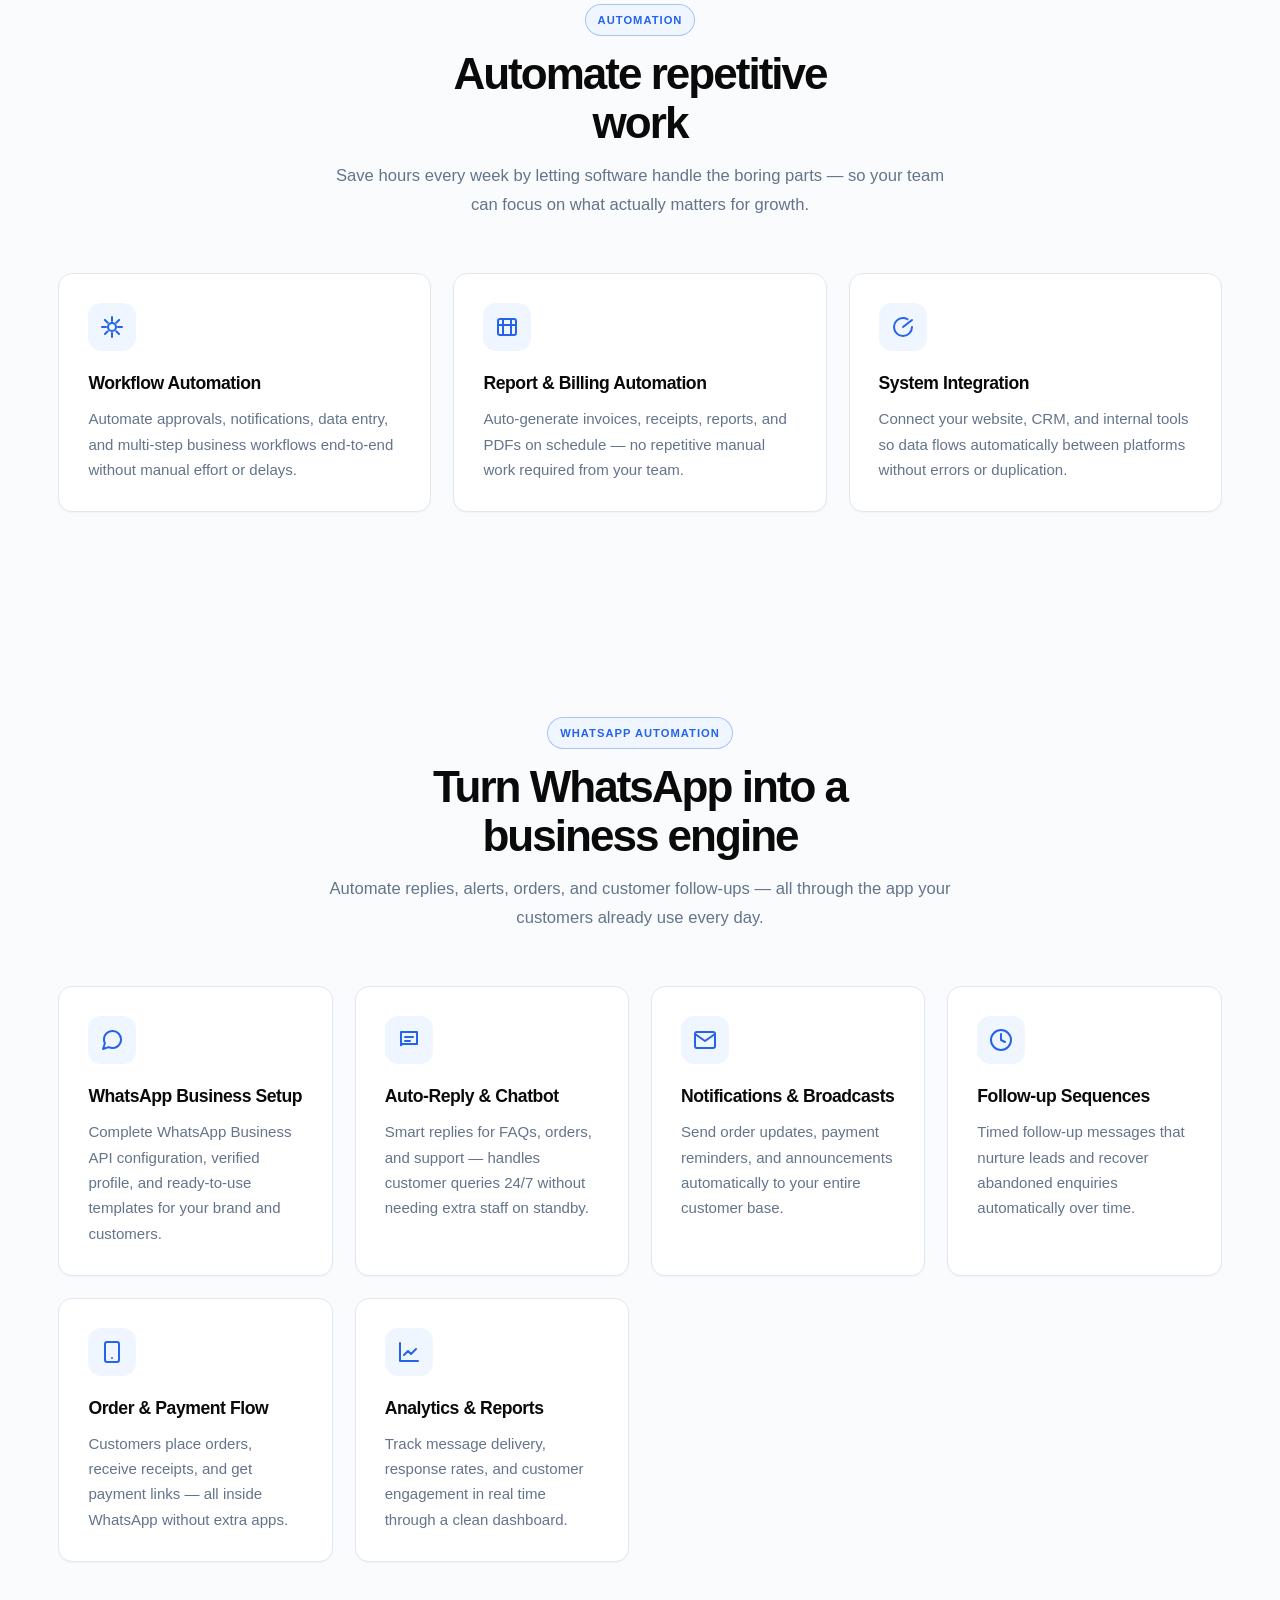
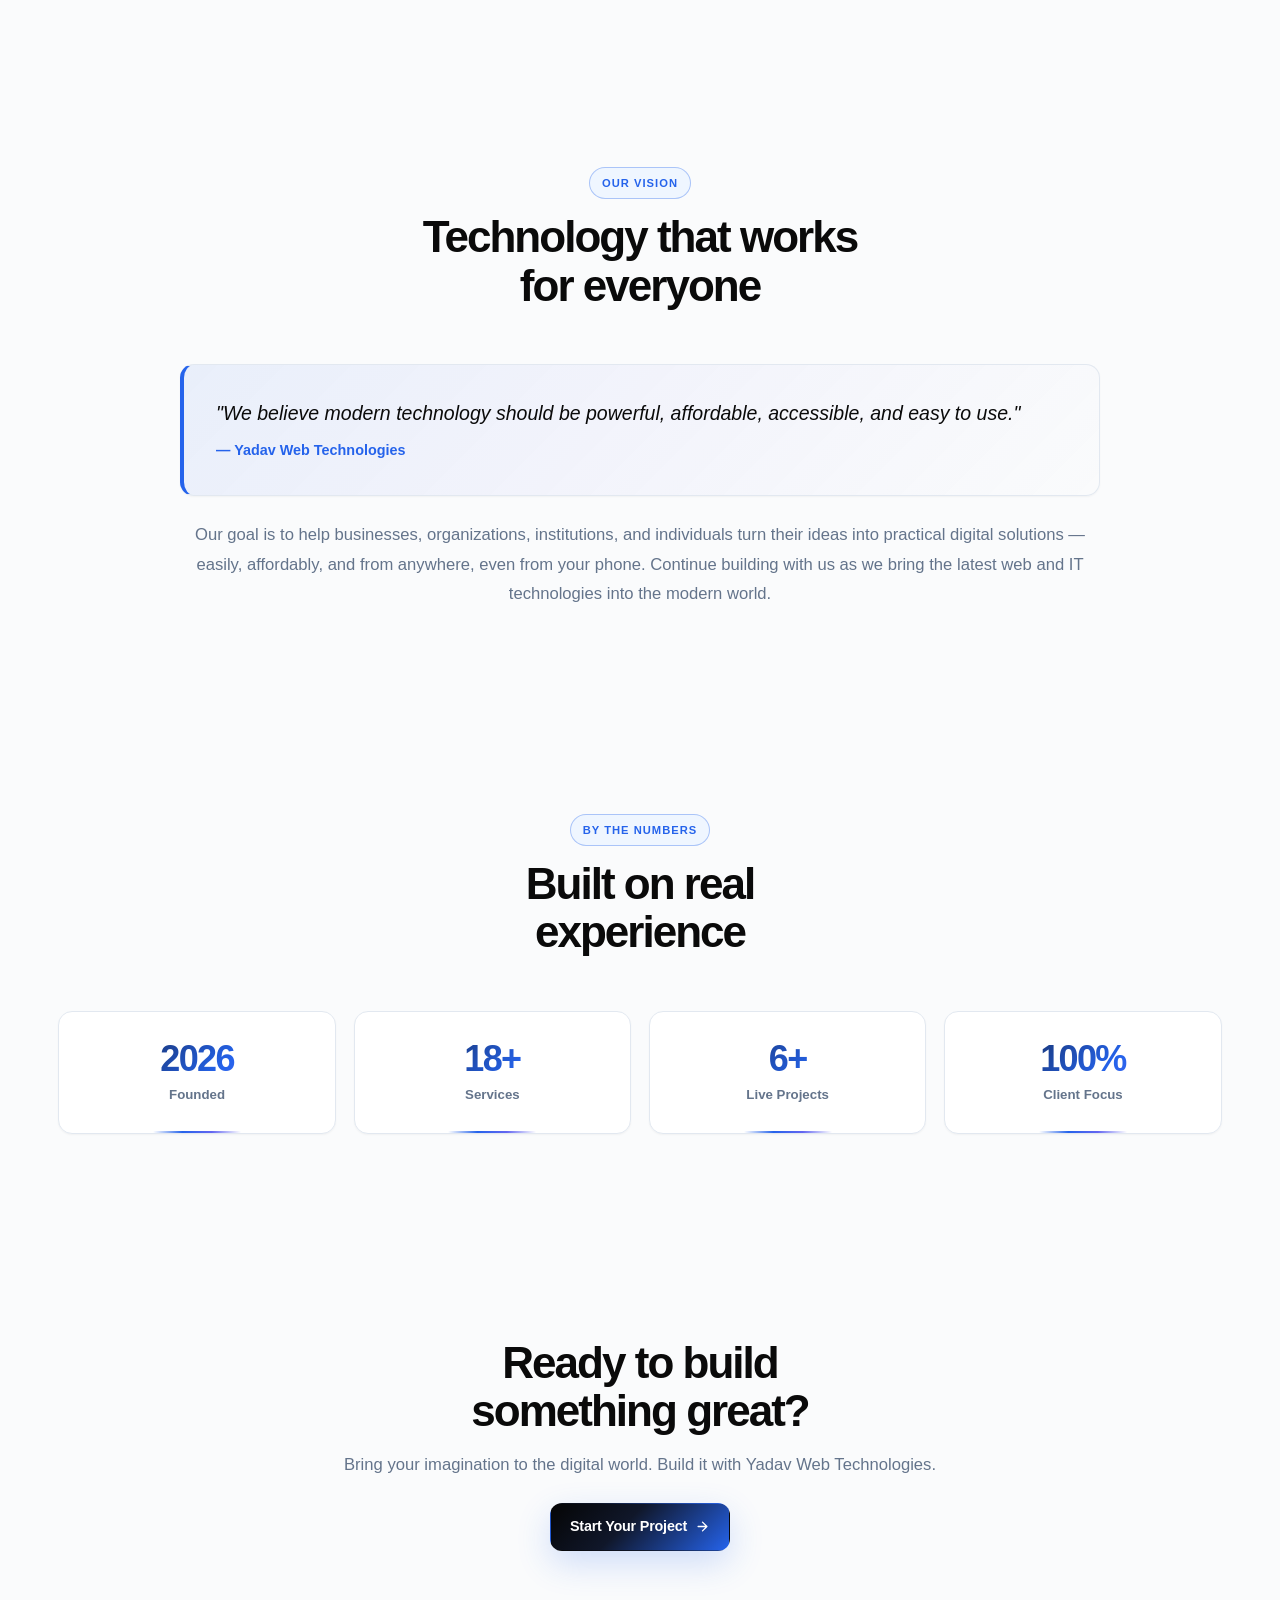
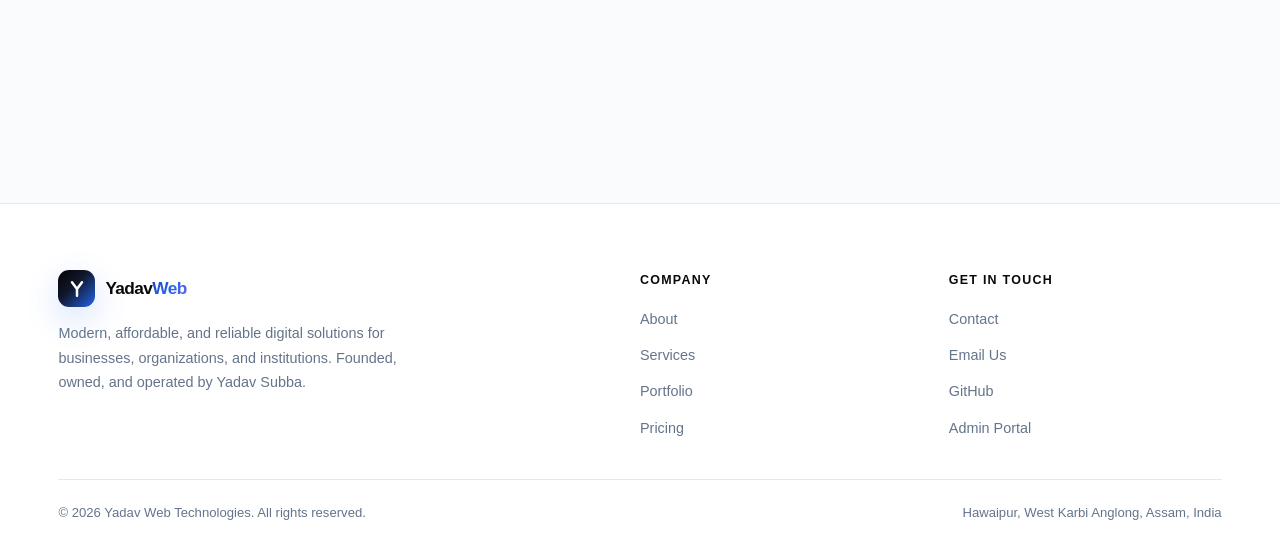
==== commit e16f90c7: "Update index.html" ====
--- a/index.html
+++ b/index.html
@@ -65,7 +65,7 @@
     <div class="ambient-orb ambient-orb--2" aria-hidden="true"></div>
     <div class="scroll-progress" aria-hidden="true"></div>
 
-    <!-- ==================== HEADER ==================== -->
+    <!-- =================== HEADER ==================== -->
     <header class="site-header">
         <div class="header-inner">
 
--- a/css/style.css
+++ b/css/style.css
@@ -0,0 +1 @@
+:root{--brand-primary:#0a0a0a;--brand-primary-hover:#000;--brand-primary-soft:#f1f2f4;--brand-accent:#2563eb;--brand-accent-soft:#eff6ff;--brand-accent-hover:#1d4ed8;--grad-brand:linear-gradient(135deg,#050505 0%,#10172a 42%,#2563eb 100%);--grad-soft:linear-gradient(135deg,rgba(37,99,235,.08),rgba(99,102,241,.05) 45%,rgba(255,255,255,0) 100%);--bg-base:#fafbfc;--bg-elevated:#fff;--bg-subtle:#f4f6f9;--bg-muted:#e2e8f0;--bg-glass:rgba(255,255,255,.9);--bg-glass-strong:rgba(255,255,255,.97);--text-primary:#0a0a0a;--text-secondary:#334155;--text-muted:#64748b;--border-base:#e2e8f0;--border-strong:#cbd5e1;--border-accent:rgba(37,99,235,.34);--shadow-xs:0 1px 2px rgba(10,10,10,.04);--shadow-sm:0 4px 14px rgba(10,10,10,.06);--shadow-md:0 10px 30px rgba(10,10,10,.08);--shadow-lg:0 18px 55px rgba(10,10,10,.11);--shadow-glow:0 12px 34px rgba(37,99,235,.2);--radius:14px;--radius-sm:10px;--radius-lg:22px;--radius-full:999px;--ease-out:cubic-bezier(.22,1,.36,1);--ease-bounce:cubic-bezier(.34,1.56,.64,1);--t-fast:180ms var(--ease-out);--t-base:320ms var(--ease-out);--t-slow:700ms var(--ease-out);--container:1240px;--header-h:68px;--section-y:clamp(60px,8vw,104px)}html.dark-mode{--bg-base:#06080d;--bg-elevated:#0d1422;--bg-subtle:#111b2b;--bg-muted:#1f2d43;--bg-glass:rgba(8,13,24,.92);--bg-glass-strong:rgba(8,13,24,.97);--text-primary:#f8fafc;--text-secondary:#cbd5e1;--text-muted:#94a3b8;--border-base:#1d2a3d;--border-strong:#2d3e57;--border-accent:rgba(96,165,250,.42);--brand-primary-soft:#172033;--shadow-xs:0 1px 2px rgba(0,0,0,.3);--shadow-sm:0 5px 16px rgba(0,0,0,.28);--shadow-md:0 12px 34px rgba(0,0,0,.34);--shadow-lg:0 22px 58px rgba(0,0,0,.42);--shadow-glow:0 14px 38px rgba(37,99,235,.2)}*,*::before,*::after{margin:0;padding:0;box-sizing:border-box}html{scroll-behavior:smooth;scroll-padding-top:var(--header-h);-webkit-text-size-adjust:100%;background:var(--bg-base)}body{font-family:Inter,-apple-system,BlinkMacSystemFont,"Segoe UI",Roboto,sans-serif;background:var(--bg-base);color:var(--text-primary);line-height:1.65;font-size:16px;min-height:100vh;overflow-x:hidden;-webkit-font-smoothing:antialiased;-moz-osx-font-smoothing:grayscale;transition:background var(--t-base),color var(--t-base);opacity:0;animation:pageIn .45s ease-out forwards}body::selection{background:rgba(37,99,235,.18);color:var(--text-primary)}@keyframes pageIn{to{opacity:1}}img,svg{display:block;max-width:100%;height:auto}img{content-visibility:auto}a{color:var(--brand-accent);text-decoration:none;transition:color var(--t-fast)}a:hover{color:var(--brand-accent-hover)}button{font:inherit;cursor:pointer;border:0;background:none;color:inherit}ul{list-style:none}p,blockquote{text-wrap:pretty}p{max-width:70ch}h1,h2,h3,h4,h5,h6,button,.btn,.nav-list a,.hero-eyebrow,.section-head .eyebrow,.stat-label,.stat-num,.footer-col h4,.logo,input,textarea,select,label{text-align:left}.skip-link{position:fixed;left:16px;top:12px;z-index:10001;padding:10px 14px;background:var(--bg-elevated);color:var(--text-primary);border:1px solid var(--border-strong);border-radius:var(--radius-sm);box-shadow:var(--shadow-md);transform:translateY(-150%);transition:transform var(--t-fast)}.skip-link:focus{transform:translateY(0)}:focus-visible{outline:3px solid rgba(37,99,235,.3);outline-offset:3px}::-webkit-scrollbar{width:9px;height:9px}::-webkit-scrollbar-track{background:var(--bg-subtle)}::-webkit-scrollbar-thumb{background:linear-gradient(180deg,#111827,#2563eb);border-radius:var(--radius-full);border:2px solid var(--bg-subtle)}.scroll-progress{position:fixed;inset:0 auto auto 0;width:0;height:3px;background:linear-gradient(90deg,#111827,#2563eb,#6366f1);z-index:10002;pointer-events:none;box-shadow:0 0 14px rgba(37,99,235,.35)}.ambient-orb{position:fixed;border-radius:50%;pointer-events:none;z-index:0;filter:blur(80px);opacity:.2;contain:layout paint;will-change:transform}.ambient-orb--1{width:390px;height:390px;right:-120px;top:-120px;background:radial-gradient(circle at 40% 40%,#2563eb 0,rgba(37,99,235,.65) 25%,transparent 70%);animation:orbOne 22s ease-in-out infinite}.ambient-orb--2{width:340px;height:340px;left:-130px;bottom:-120px;background:radial-gradient(circle at 55% 45%,#6366f1 0,rgba(99,102,241,.45) 25%,transparent 70%);animation:orbTwo 26s ease-in-out infinite}@keyframes orbOne{0%,100%{transform:translate3d(0,0,0) scale(1)}50%{transform:translate3d(-46px,52px,0) scale(1.08)}}@keyframes orbTwo{0%,100%{transform:translate3d(0,0,0) scale(1)}50%{transform:translate3d(58px,-38px,0) scale(1.1)}}html.dark-mode .ambient-orb{opacity:.24}.container{width:100%;max-width:var(--container);margin-inline:auto;padding-inline:clamp(16px,3vw,40px);position:relative;z-index:1}.site-header{position:sticky;top:0;z-index:1000;width:100%;background:var(--bg-glass);border-bottom:1px solid transparent;transition:background var(--t-base),border-color var(--t-base),box-shadow var(--t-base)}@supports ((backdrop-filter:blur(1px)) or (-webkit-backdrop-filter:blur(1px))){.site-header{backdrop-filter:blur(12px);-webkit-backdrop-filter:blur(12px)}}.site-header.is-scrolled{background:var(--bg-glass-strong);border-bottom-color:var(--border-base);box-shadow:var(--shadow-sm)}.header-inner{max-width:var(--container);margin-inline:auto;padding-inline:clamp(16px,3vw,40px);min-height:var(--header-h);display:flex;align-items:center;justify-content:space-between;gap:16px}.logo{display:flex;align-items:center;gap:10px;color:var(--text-primary);font-size:1.08rem;font-weight:800;letter-spacing:-.035em;white-space:nowrap}.logo:hover{color:var(--text-primary)}.logo-mark{width:37px;height:37px;display:grid;place-items:center;border-radius:11px;background:var(--grad-brand);box-shadow:var(--shadow-glow);transition:transform var(--t-base),box-shadow var(--t-base)}.logo:hover .logo-mark{transform:rotate(-6deg) translateY(-2px) scale(1.04);box-shadow:0 14px 34px rgba(37,99,235,.28)}.logo-mark svg{width:20px;height:20px;fill:none;stroke:#fff}.logo .accent{background:linear-gradient(135deg,#1e40af,#2563eb,#6366f1);-webkit-background-clip:text;background-clip:text;-webkit-text-fill-color:transparent}.primary-nav{display:none}.nav-list{display:flex;align-items:center;gap:3px}.nav-list a{position:relative;padding:9px 12px;border-radius:var(--radius-sm);color:var(--text-secondary);font-size:.9rem;font-weight:600;transition:color var(--t-fast),background var(--t-fast),transform var(--t-fast)}.nav-list a::after{content:"";position:absolute;left:12px;right:12px;bottom:5px;height:2px;border-radius:99px;background:linear-gradient(90deg,#2563eb,#6366f1);transform:scaleX(0);transform-origin:left;transition:transform var(--t-base)}.nav-list a:hover{color:var(--text-primary);background:var(--bg-subtle);transform:translateY(-1px)}.nav-list a:hover::after{transform:scaleX(1)}.nav-list a[aria-current=page]{color:var(--brand-accent);background:var(--brand-accent-soft)}.nav-list a[aria-current=page]::after{transform:scaleX(1)}html.dark-mode .nav-list a[aria-current=page]{background:rgba(37,99,235,.14)}.header-actions{display:flex;align-items:center;gap:8px}.icon-btn,.hamburger{width:38px;height:38px;display:grid;place-items:center;border:1px solid var(--border-base);border-radius:11px;background:var(--bg-subtle);color:var(--text-secondary);transition:transform var(--t-base),background var(--t-base),border-color var(--t-base),color var(--t-base),box-shadow var(--t-base)}.icon-btn:hover{background:var(--grad-brand);border-color:transparent;color:#fff;transform:translateY(-2px) rotate(-3deg);box-shadow:var(--shadow-glow)}.icon-btn svg{width:17px;height:17px;fill:none;stroke:currentColor;stroke-width:2;stroke-linecap:round;stroke-linejoin:round}.hamburger:hover{background:var(--bg-muted);color:var(--text-primary);transform:translateY(-2px)}.hamburger-inner{width:18px;height:13px;position:relative}.hamburger-inner span{position:absolute;left:0;right:0;height:2px;background:currentColor;border-radius:99px;transition:transform var(--t-base),opacity var(--t-fast),top var(--t-base)}.hamburger-inner span:first-child{top:0}.hamburger-inner span:nth-child(2){top:5px}.hamburger-inner span:last-child{top:10px}.hamburger[aria-expanded=true] .hamburger-inner span:first-child{top:5px;transform:rotate(45deg)}.hamburger[aria-expanded=true] .hamburger-inner span:nth-child(2){opacity:0}.hamburger[aria-expanded=true] .hamburger-inner span:last-child{top:5px;transform:rotate(-45deg)}@media (max-width:900px){.primary-nav{display:block;position:fixed;top:var(--header-h);left:0;right:0;background:var(--bg-elevated);border-bottom:1px solid var(--border-base);padding:0;max-height:0;overflow:hidden;opacity:0;visibility:hidden;box-shadow:var(--shadow-lg);transition:max-height var(--t-slow),padding var(--t-slow),opacity var(--t-base),visibility var(--t-base)}.primary-nav.is-open{max-height:520px;padding:12px 0 20px;opacity:1;visibility:visible}.nav-list{flex-direction:column;align-items:stretch;gap:3px;padding-inline:16px}.nav-list a{padding:13px 15px;font-size:1rem;transform:translateX(-10px);opacity:0}.primary-nav.is-open .nav-list a{transform:translateX(0);opacity:1}.primary-nav.is-open .nav-list li:nth-child(1) a{transition-delay:40ms}.primary-nav.is-open .nav-list li:nth-child(2) a{transition-delay:80ms}.primary-nav.is-open .nav-list li:nth-child(3) a{transition-delay:120ms}.primary-nav.is-open .nav-list li:nth-child(4) a{transition-delay:160ms}.primary-nav.is-open .nav-list li:nth-child(5) a{transition-delay:200ms}.primary-nav.is-open .nav-list li:nth-child(6) a{transition-delay:240ms}.nav-list a::after{display:none}}@media (min-width:901px){.hamburger{display:none}.primary-nav{display:block}}.hero{position:relative;padding:clamp(48px,7vw,92px) 0 clamp(40px,6vw,74px);overflow:clip}.hero-grid{display:grid;grid-template-columns:1fr;gap:clamp(36px,6vw,72px);align-items:center}.hero-content{max-width:690px}.hero-eyebrow{display:inline-flex;align-items:center;gap:9px;padding:7px 13px;border:1px solid var(--border-accent);border-radius:var(--radius-full);background:var(--brand-accent-soft);color:var(--brand-accent);font-size:.73rem;font-weight:700;letter-spacing:.06em;text-transform:uppercase;margin-bottom:20px}.hero-eyebrow-dot{width:7px;height:7px;flex:0 0 auto;border-radius:50%;background:#2563eb;box-shadow:0 0 0 4px rgba(37,99,235,.13);animation:dotPulse 2.4s ease-in-out infinite}@keyframes dotPulse{0%,100%{box-shadow:0 0 0 4px rgba(37,99,235,.13);transform:scale(1)}50%{box-shadow:0 0 0 8px rgba(37,99,235,.03);transform:scale(1.12)}}.hero h1{max-width:13ch;font-size:clamp(2.15rem,6vw,4.15rem);font-weight:800;line-height:1.03;letter-spacing:-.055em;margin-bottom:18px;color:var(--text-primary)}.hero h1 .gradient{background:linear-gradient(100deg,#111827 0%,#2563eb 48%,#6366f1 100%);-webkit-background-clip:text;background-clip:text;-webkit-text-fill-color:transparent;background-size:180% 180%;animation:gradientShift 9s ease-in-out infinite}@keyframes gradientShift{0%,100%{background-position:0% 50%}50%{background-position:100% 50%}}.hero p.lead{max-width:62ch;font-size:clamp(1rem,1.6vw,1.12rem);color:var(--text-muted);line-height:1.76;margin-bottom:30px}.hero-cta{display:flex;flex-wrap:wrap;gap:11px}.hero-visual{position:relative;width:100%;max-width:540px;margin-inline:auto}.hero-visual::before{content:"";position:absolute;inset:8%;border-radius:50%;background:radial-gradient(circle at 30% 30%,rgba(37,99,235,.18),rgba(99,102,241,.08) 35%,transparent 70%);filter:blur(34px);z-index:-1;animation:visualGlow 10s ease-in-out infinite}@keyframes visualGlow{0%,100%{transform:scale(1);opacity:.8}50%{transform:scale(1.08);opacity:1}}.hero-visual-card{position:relative;width:100%;aspect-ratio:4/3;display:grid;place-items:center;overflow:hidden;border:1px solid var(--border-base);border-radius:var(--radius-lg);background:linear-gradient(145deg,var(--bg-elevated),var(--bg-subtle));box-shadow:var(--shadow-lg);padding:clamp(20px,4vw,42px);isolation:isolate}.hero-visual-card::before{content:"";position:absolute;width:55%;height:55%;top:-18%;right:-8%;background:radial-gradient(circle,rgba(37,99,235,.14),transparent 70%);animation:slowDrift 13s ease-in-out infinite}.hero-visual-card::after{content:"";position:absolute;inset:1px;border-radius:inherit;background:linear-gradient(135deg,rgba(255,255,255,.35),transparent 42%,rgba(37,99,235,.04));pointer-events:none}.hero-visual-card .placeholder-art{position:relative;width:100%;height:100%;display:grid;place-items:center;z-index:1}.hero-visual-card .placeholder-art svg{width:min(68%,300px);height:auto;animation:heroFloat 7s ease-in-out infinite;filter:drop-shadow(0 14px 22px rgba(37,99,235,.1))}@keyframes heroFloat{0%,100%{transform:translate3d(0,0,0) rotate(0)}50%{transform:translate3d(0,-14px,0) rotate(1deg)}}@keyframes slowDrift{0%,100%{transform:translate3d(0,0,0)}50%{transform:translate3d(-18px,20px,0)}}.btn{position:relative;display:inline-flex;align-items:center;justify-content:center;gap:8px;min-height:44px;padding:11px 19px;border:1px solid transparent;border-radius:12px;font-size:.9rem;font-weight:700;letter-spacing:-.015em;white-space:nowrap;overflow:hidden;transition:transform var(--t-base),box-shadow var(--t-base),border-color var(--t-base),background var(--t-base),color var(--t-base)}.btn::before{content:"";position:absolute;inset:-120% 35% auto -35%;height:200%;background:linear-gradient(100deg,transparent,rgba(255,255,255,.22),transparent);transform:translateX(-120%) rotate(12deg);transition:transform .7s var(--ease-out);pointer-events:none}.btn:hover::before{transform:translateX(180%) rotate(12deg)}.btn svg{position:relative;width:15px;height:15px;fill:none;stroke:currentColor;stroke-width:2.2;stroke-linecap:round;stroke-linejoin:round;transition:transform var(--t-base)}.btn:hover svg{transform:translateX(4px)}.btn-primary{background:var(--grad-brand);color:#fff;box-shadow:var(--shadow-glow)}.btn-primary:hover{color:#fff;transform:translateY(-3px) scale(1.01);box-shadow:0 16px 38px rgba(37,99,235,.27)}.btn-primary:active{transform:translateY(-1px)}.btn-secondary{background:var(--bg-elevated);color:var(--text-primary);border-color:var(--border-base);box-shadow:var(--shadow-xs)}.btn-secondary:hover{color:var(--brand-accent);border-color:var(--border-accent);background:var(--brand-accent-soft);transform:translateY(-3px);box-shadow:var(--shadow-sm)}.section{position:relative;padding:var(--section-y) 0}.section-head{max-width:760px;margin:0 auto clamp(34px,5vw,54px);text-align:center}.section-head .eyebrow{display:inline-block;padding:6px 12px;border:1px solid var(--border-accent);border-radius:var(--radius-full);background:var(--brand-accent-soft);color:var(--brand-accent);font-size:.7rem;font-weight:800;letter-spacing:.09em;text-transform:uppercase;margin-bottom:14px}.section-head h2{max-width:18ch;margin-inline:auto;margin-bottom:14px;font-size:clamp(1.8rem,4vw,2.75rem);font-weight:800;line-height:1.1;letter-spacing:-.045em;color:var(--text-primary);text-align:center}.section-head p{max-width:68ch;margin-inline:auto;color:var(--text-muted);font-size:clamp(.97rem,1.3vw,1.06rem);line-height:1.75;text-align:center}.grid{display:grid;grid-template-columns:repeat(auto-fit,minmax(min(100%,270px),1fr));gap:clamp(14px,1.8vw,22px)}.card{position:relative;overflow:hidden;padding:clamp(21px,2.4vw,29px);background:var(--bg-elevated);border:1px solid var(--border-base);border-radius:var(--radius);box-shadow:var(--shadow-xs);transition:transform var(--t-base),border-color var(--t-base),box-shadow var(--t-base),background var(--t-base);transform:translateZ(0)}.card::before{content:"";position:absolute;inset:0;border-radius:inherit;padding:1px;background:linear-gradient(135deg,transparent 15%,rgba(37,99,235,0) 45%,rgba(99,102,241,0) 100%);-webkit-mask:linear-gradient(#000 0 0) content-box,linear-gradient(#000 0 0);-webkit-mask-composite:xor;mask-composite:exclude;pointer-events:none;transition:background .45s ease}.card::after{content:"";position:absolute;width:130px;height:130px;top:-74px;right:-62px;border-radius:50%;background:radial-gradient(circle,rgba(37,99,235,.13),transparent 70%);opacity:0;transform:scale(.75);transition:opacity var(--t-base),transform var(--t-base)}.card:hover{transform:translateY(-7px);border-color:var(--border-accent);box-shadow:var(--shadow-lg)}.card:hover::before{background:linear-gradient(135deg,rgba(37,99,235,.3),rgba(99,102,241,.08),transparent 75%)}.card:hover::after{opacity:1;transform:scale(1)}.card-icon{width:48px;height:48px;display:grid;place-items:center;border-radius:13px;background:var(--brand-accent-soft);color:var(--brand-accent);margin-bottom:18px;transition:transform var(--t-base),background var(--t-base),color var(--t-base),box-shadow var(--t-base)}.card:hover .card-icon{transform:translateY(-3px) rotate(-4deg) scale(1.07);background:var(--grad-brand);color:#fff;box-shadow:0 10px 24px rgba(37,99,235,.2)}.card-icon svg{width:24px;height:24px;fill:none;stroke:currentColor;stroke-width:2;stroke-linecap:round;stroke-linejoin:round}.card h3{font-size:1.1rem;font-weight:750;letter-spacing:-.025em;margin-bottom:8px;color:var(--text-primary)}.card p{color:var(--text-muted);font-size:.94rem;line-height:1.68}.read-more{display:flex;justify-content:center;flex-wrap:wrap;gap:12px;margin-top:32px}.vision-box{position:relative;max-width:920px;margin:0 auto 24px;padding:clamp(23px,3vw,32px);background:var(--grad-soft);border:1px solid var(--border-base);border-left:4px solid var(--brand-accent);border-radius:var(--radius);box-shadow:var(--shadow-xs);transition:transform var(--t-base),box-shadow var(--t-base),border-color var(--t-base)}.vision-box:hover{transform:translateY(-4px);box-shadow:var(--shadow-md);border-color:var(--border-accent)}.vision-box blockquote{font-size:clamp(1.02rem,1.7vw,1.22rem);font-style:italic;color:var(--text-primary);line-height:1.65}.vision-box cite{display:block;margin-top:10px;font-size:.9rem;font-weight:600;font-style:normal;color:var(--brand-accent)}.vision-text{max-width:900px;margin:0 auto;color:var(--text-muted);font-size:clamp(.97rem,1.3vw,1.05rem);line-height:1.78;text-align:center}.stats{display:grid;grid-template-columns:repeat(4,minmax(0,1fr));gap:clamp(12px,1.8vw,18px)}.stat{position:relative;padding:clamp(19px,2.2vw,27px) 15px;background:var(--bg-elevated);border:1px solid var(--border-base);border-radius:var(--radius);text-align:center;box-shadow:var(--shadow-xs);transition:transform var(--t-base),border-color var(--t-base),box-shadow var(--t-base);overflow:hidden}.stat::before{content:"";position:absolute;inset:auto 10% 0;height:2px;background:linear-gradient(90deg,transparent,#2563eb,#6366f1,transparent);transform:scaleX(.4);transition:transform var(--t-base)}.stat:hover{transform:translateY(-6px);border-color:var(--border-accent);box-shadow:var(--shadow-md)}.stat:hover::before{transform:scaleX(1)}.stat-num{display:block;font-size:clamp(1.65rem,3vw,2.25rem);font-weight:850;line-height:1.1;letter-spacing:-.045em;background:linear-gradient(135deg,#111827,#2563eb 62%,#6366f1);-webkit-background-clip:text;background-clip:text;-webkit-text-fill-color:transparent;margin-bottom:6px;text-align:center}.stat-label{display:block;font-size:.83rem;color:var(--text-muted);font-weight:600;text-align:center}.cta-actions{display:flex;justify-content:center;flex-wrap:wrap;gap:12px;margin-top:24px}.reveal{opacity:0;transform:translate3d(0,30px,0);transition:opacity .72s var(--ease-out),transform .72s var(--ease-out)}.reveal.is-visible{opacity:1;transform:translate3d(0,0,0)}.reveal-delay-1{transition-delay:80ms}.reveal-delay-2{transition-delay:160ms}.reveal-delay-3{transition-delay:240ms}.site-footer{position:relative;z-index:1;margin-top:clamp(56px,8vw,96px);padding:clamp(44px,6vw,66px) 0 28px;background:var(--bg-elevated);border-top:1px solid var(--border-base)}.footer-grid{display:grid;grid-template-columns:2fr 1fr 1fr;gap:36px;margin-bottom:38px}.footer-brand p{max-width:48ch;margin-top:14px;color:var(--text-muted);font-size:.9rem;line-height:1.7}.footer-col h4{font-size:.78rem;font-weight:800;letter-spacing:.1em;text-transform:uppercase;color:var(--text-primary);margin-bottom:15px}.footer-col ul{display:grid;gap:10px}.footer-col a{display:inline-flex;color:var(--text-muted);font-size:.9rem;font-weight:500;transition:color var(--t-fast),transform var(--t-fast)}.footer-col a:hover{color:var(--brand-accent);transform:translateX(5px)}.footer-bottom{padding-top:22px;border-top:1px solid var(--border-base);display:flex;flex-wrap:wrap;gap:10px 20px;align-items:center;justify-content:space-between;font-size:.82rem;color:var(--text-muted)}.footer-bottom span{text-align:left}.back-to-top{position:fixed;right:18px;bottom:18px;width:42px;height:42px;display:grid;place-items:center;border:1px solid rgba(255,255,255,.15);border-radius:12px;background:var(--grad-brand);color:#fff;box-shadow:var(--shadow-glow);opacity:0;visibility:hidden;transform:translateY(16px) scale(.92);transition:opacity var(--t-base),visibility var(--t-base),transform var(--t-base),box-shadow var(--t-base);z-index:900}.back-to-top.is-visible{opacity:1;visibility:visible;transform:translateY(0) scale(1)}.back-to-top:hover{transform:translateY(-4px) scale(1.03);box-shadow:0 15px 34px rgba(37,99,235,.3)}.back-to-top svg{width:18px;height:18px;fill:none;stroke:currentColor;stroke-width:2.4;stroke-linecap:round;stroke-linejoin:round}.trust-bar{padding:8px 0 4px;position:relative;z-index:2}.trust-row{display:flex;flex-wrap:wrap;justify-content:center;align-items:center;gap:8px 20px;max-width:max-content;margin:0 auto;padding:12px 20px;background:var(--bg-elevated);border:1px solid var(--border-base);border-radius:var(--radius-full);box-shadow:var(--shadow-sm)}.trust-row span{display:inline-flex;align-items:center;gap:8px;font-size:.72rem;font-weight:800;letter-spacing:.08em;text-transform:uppercase;color:var(--text-muted)}.trust-row span::before{content:"";width:6px;height:6px;flex:0 0 auto;border-radius:50%;background:#2563eb;box-shadow:0 0 0 3px rgba(37,99,235,.12)}.location-card{max-width:640px;margin:0 auto;padding:clamp(32px,4vw,48px) clamp(24px,3vw,40px);text-align:center;background:var(--bg-elevated);border:1px solid var(--border-base);border-radius:var(--radius-lg);transition:transform var(--t-base),border-color var(--t-base),box-shadow var(--t-base)}.location-card:hover{transform:translateY(-4px);border-color:var(--border-accent);box-shadow:var(--shadow-md)}.location-icon{width:64px;height:64px;margin:0 auto 20px;display:grid;place-items:center;border-radius:50%;background:var(--grad-brand);color:#fff;box-shadow:var(--shadow-glow);animation:iconFloat 5.5s ease-in-out infinite}@keyframes iconFloat{0%,100%{transform:translateY(0)}50%{transform:translateY(-7px)}}.location-icon svg{width:30px;height:30px}.location-card h3{font-size:clamp(1.2rem,2.2vw,1.5rem);font-weight:800;letter-spacing:-.025em;color:var(--text-primary);margin-bottom:6px;text-align:center}.location-card>p{font-size:.95rem;color:var(--text-muted);margin-bottom:4px;text-align:center}.location-note{margin-top:16px!important;padding-top:16px;border-top:1px solid var(--border-base);font-size:.88rem!important;line-height:1.7;text-align:justify!important;color:var(--text-muted)}@media (min-width:901px){.hero-grid{grid-template-columns:minmax(0,1.12fr) minmax(380px,.88fr)}.hero-content{padding-right:16px}}@media (max-width:900px){.stats{grid-template-columns:repeat(2,minmax(0,1fr))}.hero h1{max-width:15ch}}@media (max-width:700px){.footer-grid{grid-template-columns:1fr 1fr;gap:30px}.footer-brand{grid-column:1/-1}.hero{padding-top:44px}.hero-grid{gap:34px}.hero-visual{max-width:560px}.section-head h2{max-width:20ch}.vision-text{max-width:68ch}.trust-row{max-width:100%;border-radius:var(--radius);padding:11px 14px;gap:7px 14px}.trust-row span{font-size:.68rem}}@media (max-width:520px){.container,.header-inner{padding-inline:15px}.header-inner{gap:10px}.logo{font-size:1rem}.logo-mark{width:35px;height:35px}.hero{padding-top:38px}.hero-eyebrow{font-size:.67rem;padding:6px 11px}.hero h1{font-size:clamp(2rem,11vw,3rem);letter-spacing:-.05em}.hero p.lead{font-size:.96rem}.hero-cta{display:grid;grid-template-columns:1fr}.hero-cta .btn{width:100%}.btn{min-height:46px}.grid{grid-template-columns:1fr}.card{padding:21px}.stats{gap:11px}.stat{padding:18px 10px}.stat-num{font-size:1.55rem}.stat-label{font-size:.76rem}.section{padding:clamp(54px,15vw,76px) 0}.section-head{margin-bottom:30px}.section-head h2{font-size:1.78rem}.section-head p{font-size:.94rem}.vision-box{padding:20px}.footer-grid{grid-template-columns:1fr;gap:28px}.footer-brand{grid-column:auto}.footer-bottom{flex-direction:column;align-items:flex-start}.back-to-top{right:13px;bottom:13px;width:40px;height:40px}.ambient-orb--1{width:270px;height:270px;right:-120px}.ambient-orb--2{width:250px;height:250px;left:-125px}}@media (prefers-reduced-motion:reduce){*,*::before,*::after{animation-duration:.01ms!important;animation-iteration-count:1!important;transition-duration:.01ms!important;scroll-behavior:auto!important}.reveal{opacity:1;transform:none}body{opacity:1;animation:none}.ambient-orb,.hero-visual-card .placeholder-art svg,.location-icon{animation:none!important}.btn::before{display:none}}@media (hover:none){.card:hover,.stat:hover,.location-card:hover,.vision-box:hover{transform:none}.card:hover::after{opacity:0}.btn:hover,.icon-btn:hover,.hamburger:hover{transform:none}}
